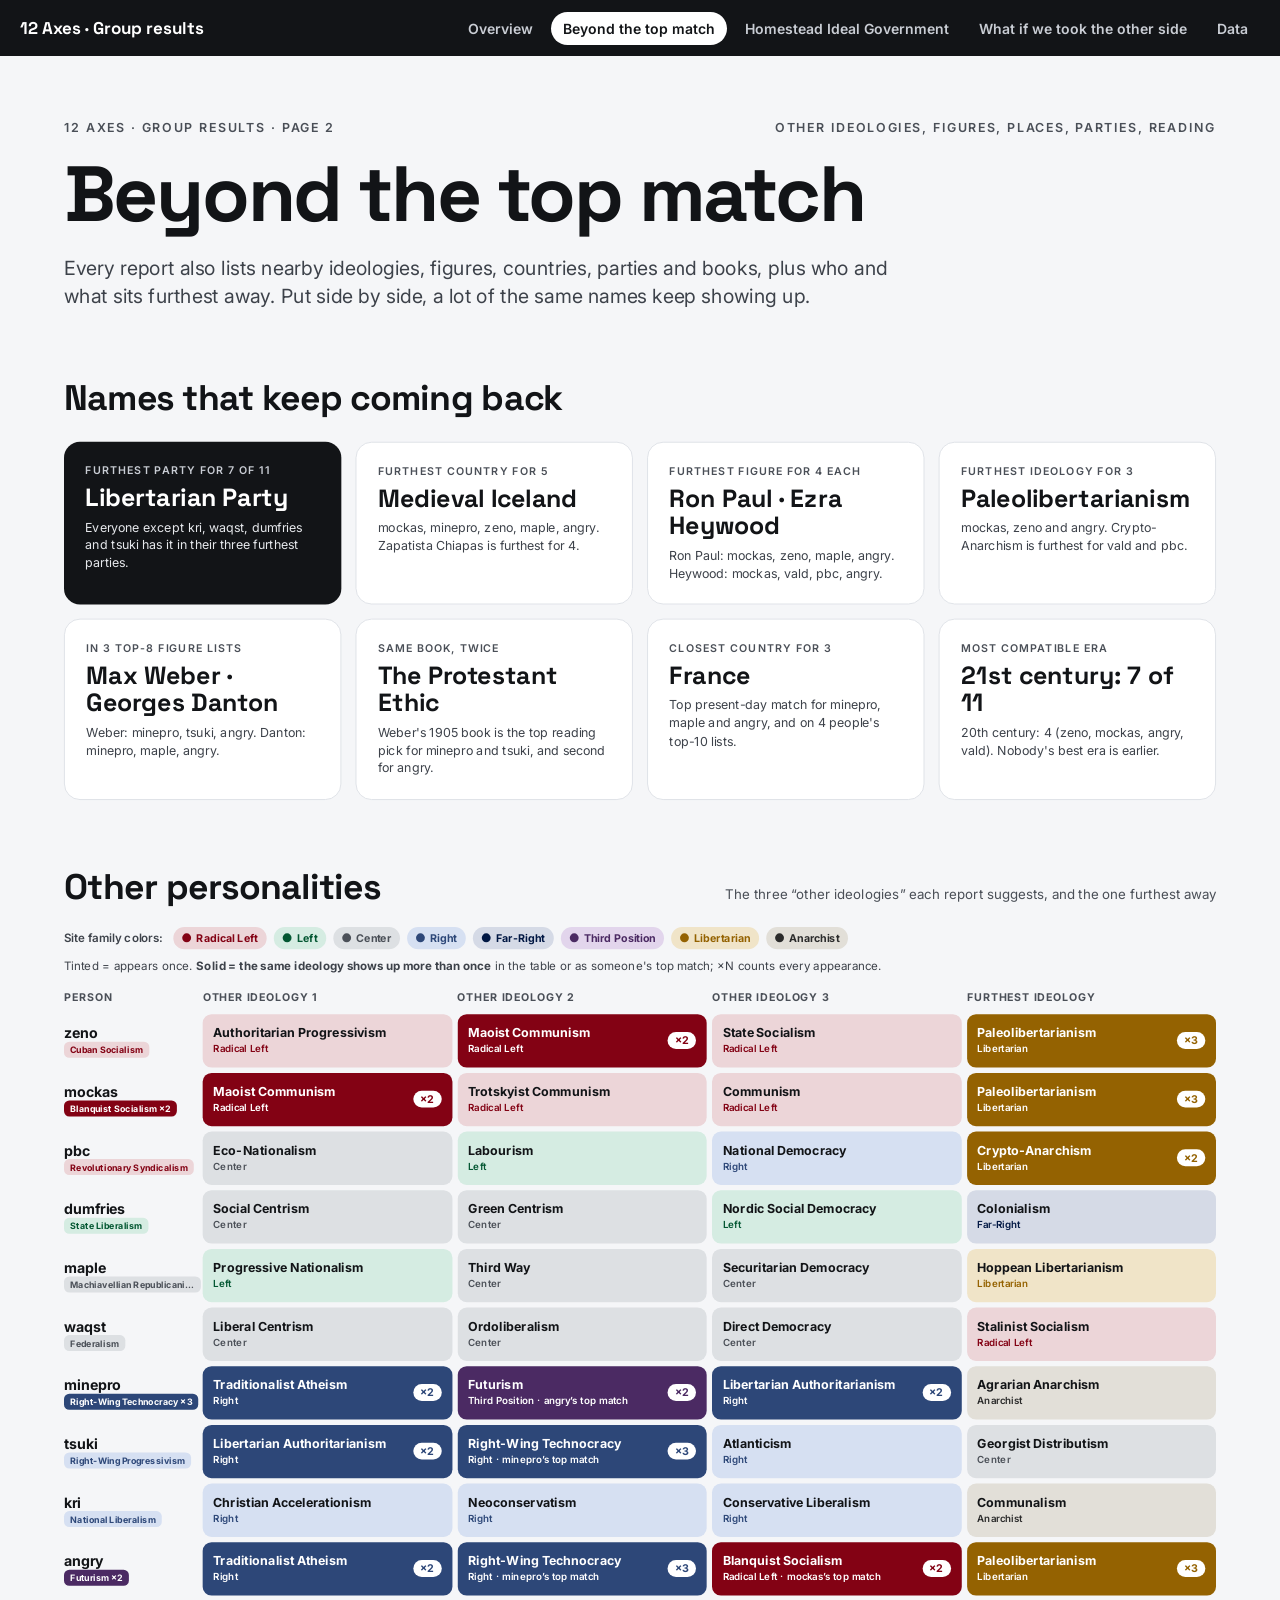
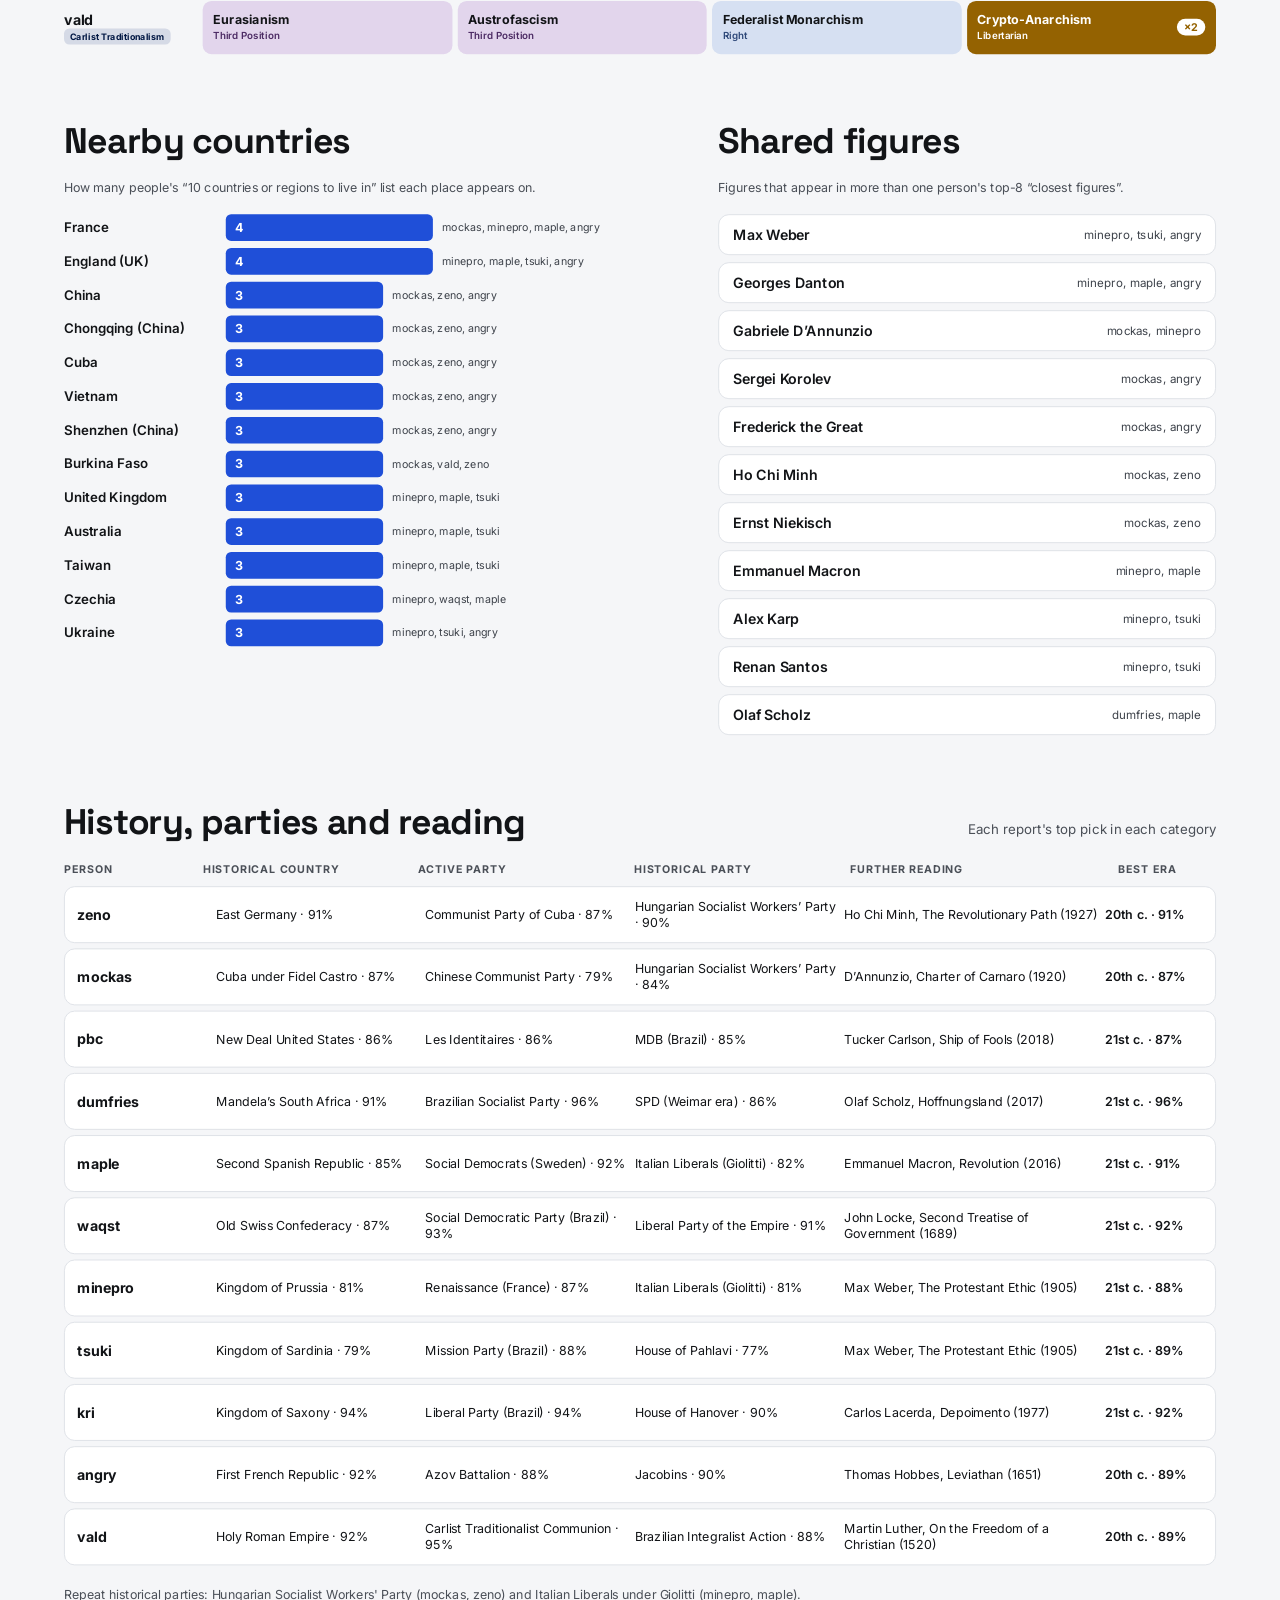
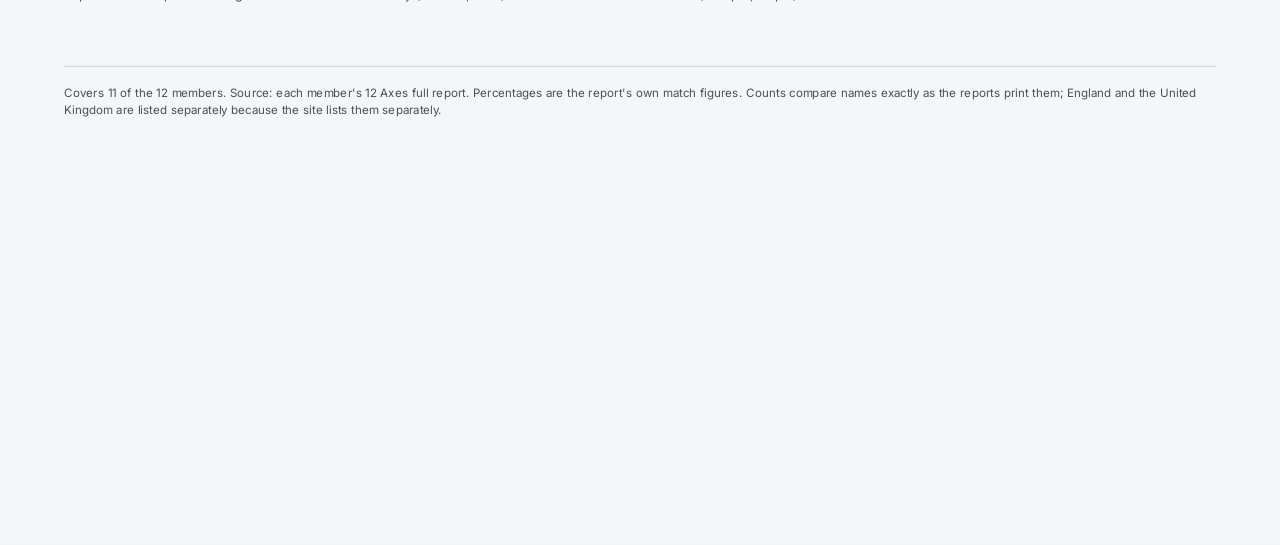
==== beyond.html @ 37f27909 "feat: 12 Axes group results site Static pages comparing the group's 12 Axes quiz results, with a pho" ====
<!doctype html>
<html lang="en">
<head>
<meta charset="utf-8">
<meta name="viewport" content="width=device-width, initial-scale=1">
<title>Beyond the top match · 12 Axes group results</title>
<link rel="preconnect" href="https://fonts.googleapis.com">
<link href="https://fonts.googleapis.com/css2?family=Inter:wght@400;500;600;700&amp;family=Space+Grotesk:wght@500;600;700&amp;display=swap" rel="stylesheet">
<style>
body{margin:0}
a{color:#1F4FD8}a:hover{color:#163a9e}
</style>

<style>
html,body{margin:0;background:#E9EBEF}
.site-nav{position:sticky;top:0;z-index:10;background:#121417;color:#fff;font-family:Inter,system-ui,sans-serif}
.site-nav .in{max-width:1440px;margin:0 auto;padding:0 20px;display:flex;align-items:center;gap:6px;min-height:56px;flex-wrap:wrap}
.site-nav .brand{font-family:'Space Grotesk',Inter,sans-serif;font-weight:700;font-size:17px;margin-right:auto;padding:12px 0;color:#fff;text-decoration:none}
.site-nav a.tab{color:#C9CDD4;text-decoration:none;font-size:14px;font-weight:600;padding:8px 12px;border-radius:999px}
.site-nav a.tab:hover{color:#fff;background:#2A2E35}
.site-nav a.tab[aria-current="page"]{color:#121417;background:#fff}
.site-nav a:focus-visible{outline:2px solid #8FB0FF;outline-offset:2px}
#frame{margin:0 auto;overflow:hidden}
#stage{width:1440px;transform-origin:top left}
</style>
<link rel="stylesheet" href="mobile.css">
</head>
<body>
<nav class="site-nav" aria-label="Pages"><div class="in"><a class="brand" href="index.html">12 Axes · Group results</a><a class="tab" href="index.html">Overview</a><a class="tab" href="beyond.html" aria-current="page">Beyond the top match</a><a class="tab" href="homestead.html">Homestead Ideal Government</a><a class="tab" href="other-side.html">What if we took the other side</a><a class="tab" href="data.html">Data</a></div></nav>
<main id="frame"><div id="stage" data-height="4150">
<div style="width: 1440px; height: 4150px; box-sizing: border-box; padding: 72px; background: #F5F6F8; color: #121417; font-family: Inter, system-ui, sans-serif; display: flex; flex-direction: column; gap: 72px">

  <header style="display: flex; flex-direction: column; gap: 24px">
    <div style="display: flex; justify-content: space-between; align-items: center; font-size: 14px; letter-spacing: 0.14em; text-transform: uppercase; color: #4A4F57; font-weight: 600">
      <span>12 Axes · Group results · Page 2</span>
      <span>Other ideologies, figures, places, parties, reading</span>
    </div>
    <h1 style="margin: 0; font-family: 'Space Grotesk', Inter, sans-serif; font-size: 88px; line-height: 0.98; letter-spacing: -0.03em; font-weight: 700">Beyond the top match</h1>
    <p style="margin: 0; font-size: 22px; line-height: 1.45; color: #3D424A; max-width: 960px">Every report also lists nearby ideologies, figures, countries, parties and books, plus who and what sits furthest away. Put side by side, a lot of the same names keep showing up.</p>
  </header>

  <section style="display: flex; flex-direction: column; gap: 24px">
    <h2 style="margin: 0; font-family: 'Space Grotesk', Inter, sans-serif; font-size: 40px; font-weight: 700; letter-spacing: -0.02em">Names that keep coming back</h2>
    <div style="display: grid; grid-template-columns: repeat(4, minmax(0, 1fr)); gap: 16px">
      <div style="background: #121417; color: #FFFFFF; border-radius: 18px; padding: 24px; display: flex; flex-direction: column; gap: 8px">
        <span style="font-size: 12px; font-weight: 600; letter-spacing: 0.1em; text-transform: uppercase; color: #C9CDD4">Furthest party for 7 of 11</span>
        <span style="font-family: 'Space Grotesk', Inter, sans-serif; font-size: 28px; font-weight: 700; line-height: 1.1">Libertarian Party</span>
        <span style="font-size: 14px; line-height: 1.45; color: #E6E8EC">Everyone except kri, waqst, dumfries and tsuki has it in their three furthest parties.</span>
      </div>
      <div style="background: #FFFFFF; border: 1px solid #DDE0E5; border-radius: 18px; padding: 24px; display: flex; flex-direction: column; gap: 8px">
        <span style="font-size: 12px; font-weight: 600; letter-spacing: 0.1em; text-transform: uppercase; color: #4A4F57">Furthest country for 5</span>
        <span style="font-family: 'Space Grotesk', Inter, sans-serif; font-size: 28px; font-weight: 700; line-height: 1.1">Medieval Iceland</span>
        <span style="font-size: 14px; line-height: 1.45; color: #3D424A">mockas, minepro, zeno, maple, angry. Zapatista Chiapas is furthest for 4.</span>
      </div>
      <div style="background: #FFFFFF; border: 1px solid #DDE0E5; border-radius: 18px; padding: 24px; display: flex; flex-direction: column; gap: 8px">
        <span style="font-size: 12px; font-weight: 600; letter-spacing: 0.1em; text-transform: uppercase; color: #4A4F57">Furthest figure for 4 each</span>
        <span style="font-family: 'Space Grotesk', Inter, sans-serif; font-size: 28px; font-weight: 700; line-height: 1.1">Ron Paul · Ezra Heywood</span>
        <span style="font-size: 14px; line-height: 1.45; color: #3D424A">Ron Paul: mockas, zeno, maple, angry. Heywood: mockas, vald, pbc, angry.</span>
      </div>
      <div style="background: #FFFFFF; border: 1px solid #DDE0E5; border-radius: 18px; padding: 24px; display: flex; flex-direction: column; gap: 8px">
        <span style="font-size: 12px; font-weight: 600; letter-spacing: 0.1em; text-transform: uppercase; color: #4A4F57">Furthest ideology for 3</span>
        <span style="font-family: 'Space Grotesk', Inter, sans-serif; font-size: 28px; font-weight: 700; line-height: 1.1">Paleolibertarianism</span>
        <span style="font-size: 14px; line-height: 1.45; color: #3D424A">mockas, zeno and angry. Crypto-Anarchism is furthest for vald and pbc.</span>
      </div>
      <div style="background: #FFFFFF; border: 1px solid #DDE0E5; border-radius: 18px; padding: 24px; display: flex; flex-direction: column; gap: 8px">
        <span style="font-size: 12px; font-weight: 600; letter-spacing: 0.1em; text-transform: uppercase; color: #4A4F57">In 3 top-8 figure lists</span>
        <span style="font-family: 'Space Grotesk', Inter, sans-serif; font-size: 28px; font-weight: 700; line-height: 1.1">Max Weber · Georges Danton</span>
        <span style="font-size: 14px; line-height: 1.45; color: #3D424A">Weber: minepro, tsuki, angry. Danton: minepro, maple, angry.</span>
      </div>
      <div style="background: #FFFFFF; border: 1px solid #DDE0E5; border-radius: 18px; padding: 24px; display: flex; flex-direction: column; gap: 8px">
        <span style="font-size: 12px; font-weight: 600; letter-spacing: 0.1em; text-transform: uppercase; color: #4A4F57">Same book, twice</span>
        <span style="font-family: 'Space Grotesk', Inter, sans-serif; font-size: 28px; font-weight: 700; line-height: 1.1">The Protestant Ethic</span>
        <span style="font-size: 14px; line-height: 1.45; color: #3D424A">Weber's 1905 book is the top reading pick for minepro and tsuki, and second for angry.</span>
      </div>
      <div style="background: #FFFFFF; border: 1px solid #DDE0E5; border-radius: 18px; padding: 24px; display: flex; flex-direction: column; gap: 8px">
        <span style="font-size: 12px; font-weight: 600; letter-spacing: 0.1em; text-transform: uppercase; color: #4A4F57">Closest country for 3</span>
        <span style="font-family: 'Space Grotesk', Inter, sans-serif; font-size: 28px; font-weight: 700; line-height: 1.1">France</span>
        <span style="font-size: 14px; line-height: 1.45; color: #3D424A">Top present-day match for minepro, maple and angry, and on 4 people's top-10 lists.</span>
      </div>
      <div style="background: #FFFFFF; border: 1px solid #DDE0E5; border-radius: 18px; padding: 24px; display: flex; flex-direction: column; gap: 8px">
        <span style="font-size: 12px; font-weight: 600; letter-spacing: 0.1em; text-transform: uppercase; color: #4A4F57">Most compatible era</span>
        <span style="font-family: 'Space Grotesk', Inter, sans-serif; font-size: 28px; font-weight: 700; line-height: 1.1">21st century: 7 of 11</span>
        <span style="font-size: 14px; line-height: 1.45; color: #3D424A">20th century: 4 (zeno, mockas, angry, vald). Nobody's best era is earlier.</span>
      </div>
    </div>
  </section>

  <section style="display: flex; flex-direction: column; gap: 20px">
    <div style="display: flex; align-items: baseline; justify-content: space-between; gap: 32px">
      <h2 style="margin: 0; font-family: 'Space Grotesk', Inter, sans-serif; font-size: 40px; font-weight: 700; letter-spacing: -0.02em">Other personalities</h2>
      <span style="font-size: 15px; color: #4A4F57">The three “other ideologies” each report suggests, and the one furthest away</span>
    </div>
    <div style="display: flex; flex-direction: column; gap: 10px">
      <div style="display: flex; flex-wrap: wrap; gap: 8px; align-items: center">
        <span style="font-size: 13px; font-weight: 600; color: #3D424A; margin-right: 4px">Site family colors:</span>
        
          <span style="display: flex; align-items: center; gap: 6px; background: #ECD5D8; color: #830214; font-size: 12px; font-weight: 700; padding: 5px 10px; border-radius: 999px">
            <span style="width: 10px; height: 10px; border-radius: 50%; background: #830214; display: inline-block"></span>Radical Left</span>
        
          <span style="display: flex; align-items: center; gap: 6px; background: #D5ECE2; color: #035732; font-size: 12px; font-weight: 700; padding: 5px 10px; border-radius: 999px">
            <span style="width: 10px; height: 10px; border-radius: 50%; background: #035732; display: inline-block"></span>Left</span>
        
          <span style="display: flex; align-items: center; gap: 6px; background: #DDE0E3; color: #4B5058; font-size: 12px; font-weight: 700; padding: 5px 10px; border-radius: 999px">
            <span style="width: 10px; height: 10px; border-radius: 50%; background: #4B5058; display: inline-block"></span>Center</span>
        
          <span style="display: flex; align-items: center; gap: 6px; background: #D6E0F2; color: #2D4778; font-size: 12px; font-weight: 700; padding: 5px 10px; border-radius: 999px">
            <span style="width: 10px; height: 10px; border-radius: 50%; background: #2D4778; display: inline-block"></span>Right</span>
        
          <span style="display: flex; align-items: center; gap: 6px; background: #D5DAE6; color: #001743; font-size: 12px; font-weight: 700; padding: 5px 10px; border-radius: 999px">
            <span style="width: 10px; height: 10px; border-radius: 50%; background: #001743; display: inline-block"></span>Far-Right</span>
        
          <span style="display: flex; align-items: center; gap: 6px; background: #E2D5EC; color: #4B2A63; font-size: 12px; font-weight: 700; padding: 5px 10px; border-radius: 999px">
            <span style="width: 10px; height: 10px; border-radius: 50%; background: #4B2A63; display: inline-block"></span>Third Position</span>
        
          <span style="display: flex; align-items: center; gap: 6px; background: #F0E4C8; color: #946201; font-size: 12px; font-weight: 700; padding: 5px 10px; border-radius: 999px">
            <span style="width: 10px; height: 10px; border-radius: 50%; background: #946201; display: inline-block"></span>Libertarian</span>
        
          <span style="display: flex; align-items: center; gap: 6px; background: #E2DFD8; color: #2B2B2B; font-size: 12px; font-weight: 700; padding: 5px 10px; border-radius: 999px">
            <span style="width: 10px; height: 10px; border-radius: 50%; background: #2B2B2B; display: inline-block"></span>Anarchist</span>
        
      </div>
      <span style="font-size: 13px; color: #3D424A">Tinted = appears once. <b>Solid = the same ideology shows up more than once</b> in the table or as someone's top match; ×N counts every appearance.</span>
    </div>
    <div style="display: flex; flex-direction: column; gap: 6px">
      <div style="display: grid; grid-template-columns: 150px repeat(4, minmax(0, 1fr)); gap: 6px; font-size: 12px; font-weight: 700; letter-spacing: 0.08em; text-transform: uppercase; color: #4A4F57; padding-bottom: 6px">
        <span>Person</span><span>Other ideology 1</span><span>Other ideology 2</span><span>Other ideology 3</span><span>Furthest ideology</span>
      </div>
      
        <div style="display: grid; grid-template-columns: 150px repeat(4, minmax(0, 1fr)); gap: 6px">
          <div style="display: flex; flex-direction: column; justify-content: center; height: 60px">
            <span style="font-size: 16px; font-weight: 700">zeno</span>
            <span style="align-self: flex-start; max-width: 140px; font-size: 10px; font-weight: 700; line-height: 1.2; padding: 3px 7px; border-radius: 6px; background: #ECD5D8; color: #830214; white-space: nowrap; overflow: hidden; text-overflow: ellipsis">Cuban Socialism</span>
          </div>
          
            <div style="height: 60px; box-sizing: border-box; border-radius: 10px; padding: 8px 12px; background: #ECD5D8; display: flex; align-items: center; justify-content: space-between; gap: 8px">
              <div style="display: flex; flex-direction: column; gap: 2px; min-width: 0">
                <span style="font-size: 14px; font-weight: 700; line-height: 1.2; color: #121417">Authoritarian Progressivism</span>
                <span style="font-size: 11px; font-weight: 600; color: #830214">Radical Left</span>
              </div>
              
            </div>
          
            <div style="height: 60px; box-sizing: border-box; border-radius: 10px; padding: 8px 12px; background: #830214; display: flex; align-items: center; justify-content: space-between; gap: 8px">
              <div style="display: flex; flex-direction: column; gap: 2px; min-width: 0">
                <span style="font-size: 14px; font-weight: 700; line-height: 1.2; color: #FFFFFF">Maoist Communism</span>
                <span style="font-size: 11px; font-weight: 600; color: #FFFFFF">Radical Left</span>
              </div>
              
                <span style="flex-shrink: 0; font-size: 12px; font-weight: 700; color: #830214; background: #FFFFFF; border-radius: 999px; padding: 2px 8px">×2</span>
              
            </div>
          
            <div style="height: 60px; box-sizing: border-box; border-radius: 10px; padding: 8px 12px; background: #ECD5D8; display: flex; align-items: center; justify-content: space-between; gap: 8px">
              <div style="display: flex; flex-direction: column; gap: 2px; min-width: 0">
                <span style="font-size: 14px; font-weight: 700; line-height: 1.2; color: #121417">State Socialism</span>
                <span style="font-size: 11px; font-weight: 600; color: #830214">Radical Left</span>
              </div>
              
            </div>
          
            <div style="height: 60px; box-sizing: border-box; border-radius: 10px; padding: 8px 12px; background: #946201; display: flex; align-items: center; justify-content: space-between; gap: 8px">
              <div style="display: flex; flex-direction: column; gap: 2px; min-width: 0">
                <span style="font-size: 14px; font-weight: 700; line-height: 1.2; color: #FFFFFF">Paleolibertarianism</span>
                <span style="font-size: 11px; font-weight: 600; color: #FFFFFF">Libertarian</span>
              </div>
              
                <span style="flex-shrink: 0; font-size: 12px; font-weight: 700; color: #946201; background: #FFFFFF; border-radius: 999px; padding: 2px 8px">×3</span>
              
            </div>
          
        </div>
      
        <div style="display: grid; grid-template-columns: 150px repeat(4, minmax(0, 1fr)); gap: 6px">
          <div style="display: flex; flex-direction: column; justify-content: center; height: 60px">
            <span style="font-size: 16px; font-weight: 700">mockas</span>
            <span style="align-self: flex-start; max-width: 140px; font-size: 10px; font-weight: 700; line-height: 1.2; padding: 3px 7px; border-radius: 6px; background: #830214; color: #FFFFFF; white-space: nowrap; overflow: hidden; text-overflow: ellipsis">Blanquist Socialism  ×2</span>
          </div>
          
            <div style="height: 60px; box-sizing: border-box; border-radius: 10px; padding: 8px 12px; background: #830214; display: flex; align-items: center; justify-content: space-between; gap: 8px">
              <div style="display: flex; flex-direction: column; gap: 2px; min-width: 0">
                <span style="font-size: 14px; font-weight: 700; line-height: 1.2; color: #FFFFFF">Maoist Communism</span>
                <span style="font-size: 11px; font-weight: 600; color: #FFFFFF">Radical Left</span>
              </div>
              
                <span style="flex-shrink: 0; font-size: 12px; font-weight: 700; color: #830214; background: #FFFFFF; border-radius: 999px; padding: 2px 8px">×2</span>
              
            </div>
          
            <div style="height: 60px; box-sizing: border-box; border-radius: 10px; padding: 8px 12px; background: #ECD5D8; display: flex; align-items: center; justify-content: space-between; gap: 8px">
              <div style="display: flex; flex-direction: column; gap: 2px; min-width: 0">
                <span style="font-size: 14px; font-weight: 700; line-height: 1.2; color: #121417">Trotskyist Communism</span>
                <span style="font-size: 11px; font-weight: 600; color: #830214">Radical Left</span>
              </div>
              
            </div>
          
            <div style="height: 60px; box-sizing: border-box; border-radius: 10px; padding: 8px 12px; background: #ECD5D8; display: flex; align-items: center; justify-content: space-between; gap: 8px">
              <div style="display: flex; flex-direction: column; gap: 2px; min-width: 0">
                <span style="font-size: 14px; font-weight: 700; line-height: 1.2; color: #121417">Communism</span>
                <span style="font-size: 11px; font-weight: 600; color: #830214">Radical Left</span>
              </div>
              
            </div>
          
            <div style="height: 60px; box-sizing: border-box; border-radius: 10px; padding: 8px 12px; background: #946201; display: flex; align-items: center; justify-content: space-between; gap: 8px">
              <div style="display: flex; flex-direction: column; gap: 2px; min-width: 0">
                <span style="font-size: 14px; font-weight: 700; line-height: 1.2; color: #FFFFFF">Paleolibertarianism</span>
                <span style="font-size: 11px; font-weight: 600; color: #FFFFFF">Libertarian</span>
              </div>
              
                <span style="flex-shrink: 0; font-size: 12px; font-weight: 700; color: #946201; background: #FFFFFF; border-radius: 999px; padding: 2px 8px">×3</span>
              
            </div>
          
        </div>
      
        <div style="display: grid; grid-template-columns: 150px repeat(4, minmax(0, 1fr)); gap: 6px">
          <div style="display: flex; flex-direction: column; justify-content: center; height: 60px">
            <span style="font-size: 16px; font-weight: 700">pbc</span>
            <span style="align-self: flex-start; max-width: 140px; font-size: 10px; font-weight: 700; line-height: 1.2; padding: 3px 7px; border-radius: 6px; background: #ECD5D8; color: #830214; white-space: nowrap; overflow: hidden; text-overflow: ellipsis">Revolutionary Syndicalism</span>
          </div>
          
            <div style="height: 60px; box-sizing: border-box; border-radius: 10px; padding: 8px 12px; background: #DDE0E3; display: flex; align-items: center; justify-content: space-between; gap: 8px">
              <div style="display: flex; flex-direction: column; gap: 2px; min-width: 0">
                <span style="font-size: 14px; font-weight: 700; line-height: 1.2; color: #121417">Eco-Nationalism</span>
                <span style="font-size: 11px; font-weight: 600; color: #4B5058">Center</span>
              </div>
              
            </div>
          
            <div style="height: 60px; box-sizing: border-box; border-radius: 10px; padding: 8px 12px; background: #D5ECE2; display: flex; align-items: center; justify-content: space-between; gap: 8px">
              <div style="display: flex; flex-direction: column; gap: 2px; min-width: 0">
                <span style="font-size: 14px; font-weight: 700; line-height: 1.2; color: #121417">Labourism</span>
                <span style="font-size: 11px; font-weight: 600; color: #035732">Left</span>
              </div>
              
            </div>
          
            <div style="height: 60px; box-sizing: border-box; border-radius: 10px; padding: 8px 12px; background: #D6E0F2; display: flex; align-items: center; justify-content: space-between; gap: 8px">
              <div style="display: flex; flex-direction: column; gap: 2px; min-width: 0">
                <span style="font-size: 14px; font-weight: 700; line-height: 1.2; color: #121417">National Democracy</span>
                <span style="font-size: 11px; font-weight: 600; color: #2D4778">Right</span>
              </div>
              
            </div>
          
            <div style="height: 60px; box-sizing: border-box; border-radius: 10px; padding: 8px 12px; background: #946201; display: flex; align-items: center; justify-content: space-between; gap: 8px">
              <div style="display: flex; flex-direction: column; gap: 2px; min-width: 0">
                <span style="font-size: 14px; font-weight: 700; line-height: 1.2; color: #FFFFFF">Crypto-Anarchism</span>
                <span style="font-size: 11px; font-weight: 600; color: #FFFFFF">Libertarian</span>
              </div>
              
                <span style="flex-shrink: 0; font-size: 12px; font-weight: 700; color: #946201; background: #FFFFFF; border-radius: 999px; padding: 2px 8px">×2</span>
              
            </div>
          
        </div>
      
        <div style="display: grid; grid-template-columns: 150px repeat(4, minmax(0, 1fr)); gap: 6px">
          <div style="display: flex; flex-direction: column; justify-content: center; height: 60px">
            <span style="font-size: 16px; font-weight: 700">dumfries</span>
            <span style="align-self: flex-start; max-width: 140px; font-size: 10px; font-weight: 700; line-height: 1.2; padding: 3px 7px; border-radius: 6px; background: #D5ECE2; color: #035732; white-space: nowrap; overflow: hidden; text-overflow: ellipsis">State Liberalism</span>
          </div>
          
            <div style="height: 60px; box-sizing: border-box; border-radius: 10px; padding: 8px 12px; background: #DDE0E3; display: flex; align-items: center; justify-content: space-between; gap: 8px">
              <div style="display: flex; flex-direction: column; gap: 2px; min-width: 0">
                <span style="font-size: 14px; font-weight: 700; line-height: 1.2; color: #121417">Social Centrism</span>
                <span style="font-size: 11px; font-weight: 600; color: #4B5058">Center</span>
              </div>
              
            </div>
          
            <div style="height: 60px; box-sizing: border-box; border-radius: 10px; padding: 8px 12px; background: #DDE0E3; display: flex; align-items: center; justify-content: space-between; gap: 8px">
              <div style="display: flex; flex-direction: column; gap: 2px; min-width: 0">
                <span style="font-size: 14px; font-weight: 700; line-height: 1.2; color: #121417">Green Centrism</span>
                <span style="font-size: 11px; font-weight: 600; color: #4B5058">Center</span>
              </div>
              
            </div>
          
            <div style="height: 60px; box-sizing: border-box; border-radius: 10px; padding: 8px 12px; background: #D5ECE2; display: flex; align-items: center; justify-content: space-between; gap: 8px">
              <div style="display: flex; flex-direction: column; gap: 2px; min-width: 0">
                <span style="font-size: 14px; font-weight: 700; line-height: 1.2; color: #121417">Nordic Social Democracy</span>
                <span style="font-size: 11px; font-weight: 600; color: #035732">Left</span>
              </div>
              
            </div>
          
            <div style="height: 60px; box-sizing: border-box; border-radius: 10px; padding: 8px 12px; background: #D5DAE6; display: flex; align-items: center; justify-content: space-between; gap: 8px">
              <div style="display: flex; flex-direction: column; gap: 2px; min-width: 0">
                <span style="font-size: 14px; font-weight: 700; line-height: 1.2; color: #121417">Colonialism</span>
                <span style="font-size: 11px; font-weight: 600; color: #001743">Far-Right</span>
              </div>
              
            </div>
          
        </div>
      
        <div style="display: grid; grid-template-columns: 150px repeat(4, minmax(0, 1fr)); gap: 6px">
          <div style="display: flex; flex-direction: column; justify-content: center; height: 60px">
            <span style="font-size: 16px; font-weight: 700">maple</span>
            <span style="align-self: flex-start; max-width: 140px; font-size: 10px; font-weight: 700; line-height: 1.2; padding: 3px 7px; border-radius: 6px; background: #DDE0E3; color: #4B5058; white-space: nowrap; overflow: hidden; text-overflow: ellipsis">Machiavellian Republicanism</span>
          </div>
          
            <div style="height: 60px; box-sizing: border-box; border-radius: 10px; padding: 8px 12px; background: #D5ECE2; display: flex; align-items: center; justify-content: space-between; gap: 8px">
              <div style="display: flex; flex-direction: column; gap: 2px; min-width: 0">
                <span style="font-size: 14px; font-weight: 700; line-height: 1.2; color: #121417">Progressive Nationalism</span>
                <span style="font-size: 11px; font-weight: 600; color: #035732">Left</span>
              </div>
              
            </div>
          
            <div style="height: 60px; box-sizing: border-box; border-radius: 10px; padding: 8px 12px; background: #DDE0E3; display: flex; align-items: center; justify-content: space-between; gap: 8px">
              <div style="display: flex; flex-direction: column; gap: 2px; min-width: 0">
                <span style="font-size: 14px; font-weight: 700; line-height: 1.2; color: #121417">Third Way</span>
                <span style="font-size: 11px; font-weight: 600; color: #4B5058">Center</span>
              </div>
              
            </div>
          
            <div style="height: 60px; box-sizing: border-box; border-radius: 10px; padding: 8px 12px; background: #DDE0E3; display: flex; align-items: center; justify-content: space-between; gap: 8px">
              <div style="display: flex; flex-direction: column; gap: 2px; min-width: 0">
                <span style="font-size: 14px; font-weight: 700; line-height: 1.2; color: #121417">Securitarian Democracy</span>
                <span style="font-size: 11px; font-weight: 600; color: #4B5058">Center</span>
              </div>
              
            </div>
          
            <div style="height: 60px; box-sizing: border-box; border-radius: 10px; padding: 8px 12px; background: #F0E4C8; display: flex; align-items: center; justify-content: space-between; gap: 8px">
              <div style="display: flex; flex-direction: column; gap: 2px; min-width: 0">
                <span style="font-size: 14px; font-weight: 700; line-height: 1.2; color: #121417">Hoppean Libertarianism</span>
                <span style="font-size: 11px; font-weight: 600; color: #946201">Libertarian</span>
              </div>
              
            </div>
          
        </div>
      
        <div style="display: grid; grid-template-columns: 150px repeat(4, minmax(0, 1fr)); gap: 6px">
          <div style="display: flex; flex-direction: column; justify-content: center; height: 60px">
            <span style="font-size: 16px; font-weight: 700">waqst</span>
            <span style="align-self: flex-start; max-width: 140px; font-size: 10px; font-weight: 700; line-height: 1.2; padding: 3px 7px; border-radius: 6px; background: #DDE0E3; color: #4B5058; white-space: nowrap; overflow: hidden; text-overflow: ellipsis">Federalism</span>
          </div>
          
            <div style="height: 60px; box-sizing: border-box; border-radius: 10px; padding: 8px 12px; background: #DDE0E3; display: flex; align-items: center; justify-content: space-between; gap: 8px">
              <div style="display: flex; flex-direction: column; gap: 2px; min-width: 0">
                <span style="font-size: 14px; font-weight: 700; line-height: 1.2; color: #121417">Liberal Centrism</span>
                <span style="font-size: 11px; font-weight: 600; color: #4B5058">Center</span>
              </div>
              
            </div>
          
            <div style="height: 60px; box-sizing: border-box; border-radius: 10px; padding: 8px 12px; background: #DDE0E3; display: flex; align-items: center; justify-content: space-between; gap: 8px">
              <div style="display: flex; flex-direction: column; gap: 2px; min-width: 0">
                <span style="font-size: 14px; font-weight: 700; line-height: 1.2; color: #121417">Ordoliberalism</span>
                <span style="font-size: 11px; font-weight: 600; color: #4B5058">Center</span>
              </div>
              
            </div>
          
            <div style="height: 60px; box-sizing: border-box; border-radius: 10px; padding: 8px 12px; background: #DDE0E3; display: flex; align-items: center; justify-content: space-between; gap: 8px">
              <div style="display: flex; flex-direction: column; gap: 2px; min-width: 0">
                <span style="font-size: 14px; font-weight: 700; line-height: 1.2; color: #121417">Direct Democracy</span>
                <span style="font-size: 11px; font-weight: 600; color: #4B5058">Center</span>
              </div>
              
            </div>
          
            <div style="height: 60px; box-sizing: border-box; border-radius: 10px; padding: 8px 12px; background: #ECD5D8; display: flex; align-items: center; justify-content: space-between; gap: 8px">
              <div style="display: flex; flex-direction: column; gap: 2px; min-width: 0">
                <span style="font-size: 14px; font-weight: 700; line-height: 1.2; color: #121417">Stalinist Socialism</span>
                <span style="font-size: 11px; font-weight: 600; color: #830214">Radical Left</span>
              </div>
              
            </div>
          
        </div>
      
        <div style="display: grid; grid-template-columns: 150px repeat(4, minmax(0, 1fr)); gap: 6px">
          <div style="display: flex; flex-direction: column; justify-content: center; height: 60px">
            <span style="font-size: 16px; font-weight: 700">minepro</span>
            <span style="align-self: flex-start; max-width: 140px; font-size: 10px; font-weight: 700; line-height: 1.2; padding: 3px 7px; border-radius: 6px; background: #2D4778; color: #FFFFFF; white-space: nowrap; overflow: hidden; text-overflow: ellipsis">Right-Wing Technocracy  ×3</span>
          </div>
          
            <div style="height: 60px; box-sizing: border-box; border-radius: 10px; padding: 8px 12px; background: #2D4778; display: flex; align-items: center; justify-content: space-between; gap: 8px">
              <div style="display: flex; flex-direction: column; gap: 2px; min-width: 0">
                <span style="font-size: 14px; font-weight: 700; line-height: 1.2; color: #FFFFFF">Traditionalist Atheism</span>
                <span style="font-size: 11px; font-weight: 600; color: #FFFFFF">Right</span>
              </div>
              
                <span style="flex-shrink: 0; font-size: 12px; font-weight: 700; color: #2D4778; background: #FFFFFF; border-radius: 999px; padding: 2px 8px">×2</span>
              
            </div>
          
            <div style="height: 60px; box-sizing: border-box; border-radius: 10px; padding: 8px 12px; background: #4B2A63; display: flex; align-items: center; justify-content: space-between; gap: 8px">
              <div style="display: flex; flex-direction: column; gap: 2px; min-width: 0">
                <span style="font-size: 14px; font-weight: 700; line-height: 1.2; color: #FFFFFF">Futurism</span>
                <span style="font-size: 11px; font-weight: 600; color: #FFFFFF">Third Position · angry’s top match</span>
              </div>
              
                <span style="flex-shrink: 0; font-size: 12px; font-weight: 700; color: #4B2A63; background: #FFFFFF; border-radius: 999px; padding: 2px 8px">×2</span>
              
            </div>
          
            <div style="height: 60px; box-sizing: border-box; border-radius: 10px; padding: 8px 12px; background: #2D4778; display: flex; align-items: center; justify-content: space-between; gap: 8px">
              <div style="display: flex; flex-direction: column; gap: 2px; min-width: 0">
                <span style="font-size: 14px; font-weight: 700; line-height: 1.2; color: #FFFFFF">Libertarian Authoritarianism</span>
                <span style="font-size: 11px; font-weight: 600; color: #FFFFFF">Right</span>
              </div>
              
                <span style="flex-shrink: 0; font-size: 12px; font-weight: 700; color: #2D4778; background: #FFFFFF; border-radius: 999px; padding: 2px 8px">×2</span>
              
            </div>
          
            <div style="height: 60px; box-sizing: border-box; border-radius: 10px; padding: 8px 12px; background: #E2DFD8; display: flex; align-items: center; justify-content: space-between; gap: 8px">
              <div style="display: flex; flex-direction: column; gap: 2px; min-width: 0">
                <span style="font-size: 14px; font-weight: 700; line-height: 1.2; color: #121417">Agrarian Anarchism</span>
                <span style="font-size: 11px; font-weight: 600; color: #2B2B2B">Anarchist</span>
              </div>
              
            </div>
          
        </div>
      
        <div style="display: grid; grid-template-columns: 150px repeat(4, minmax(0, 1fr)); gap: 6px">
          <div style="display: flex; flex-direction: column; justify-content: center; height: 60px">
            <span style="font-size: 16px; font-weight: 700">tsuki</span>
            <span style="align-self: flex-start; max-width: 140px; font-size: 10px; font-weight: 700; line-height: 1.2; padding: 3px 7px; border-radius: 6px; background: #D6E0F2; color: #2D4778; white-space: nowrap; overflow: hidden; text-overflow: ellipsis">Right-Wing Progressivism</span>
          </div>
          
            <div style="height: 60px; box-sizing: border-box; border-radius: 10px; padding: 8px 12px; background: #2D4778; display: flex; align-items: center; justify-content: space-between; gap: 8px">
              <div style="display: flex; flex-direction: column; gap: 2px; min-width: 0">
                <span style="font-size: 14px; font-weight: 700; line-height: 1.2; color: #FFFFFF">Libertarian Authoritarianism</span>
                <span style="font-size: 11px; font-weight: 600; color: #FFFFFF">Right</span>
              </div>
              
                <span style="flex-shrink: 0; font-size: 12px; font-weight: 700; color: #2D4778; background: #FFFFFF; border-radius: 999px; padding: 2px 8px">×2</span>
              
            </div>
          
            <div style="height: 60px; box-sizing: border-box; border-radius: 10px; padding: 8px 12px; background: #2D4778; display: flex; align-items: center; justify-content: space-between; gap: 8px">
              <div style="display: flex; flex-direction: column; gap: 2px; min-width: 0">
                <span style="font-size: 14px; font-weight: 700; line-height: 1.2; color: #FFFFFF">Right-Wing Technocracy</span>
                <span style="font-size: 11px; font-weight: 600; color: #FFFFFF">Right · minepro’s top match</span>
              </div>
              
                <span style="flex-shrink: 0; font-size: 12px; font-weight: 700; color: #2D4778; background: #FFFFFF; border-radius: 999px; padding: 2px 8px">×3</span>
              
            </div>
          
            <div style="height: 60px; box-sizing: border-box; border-radius: 10px; padding: 8px 12px; background: #D6E0F2; display: flex; align-items: center; justify-content: space-between; gap: 8px">
              <div style="display: flex; flex-direction: column; gap: 2px; min-width: 0">
                <span style="font-size: 14px; font-weight: 700; line-height: 1.2; color: #121417">Atlanticism</span>
                <span style="font-size: 11px; font-weight: 600; color: #2D4778">Right</span>
              </div>
              
            </div>
          
            <div style="height: 60px; box-sizing: border-box; border-radius: 10px; padding: 8px 12px; background: #DDE0E3; display: flex; align-items: center; justify-content: space-between; gap: 8px">
              <div style="display: flex; flex-direction: column; gap: 2px; min-width: 0">
                <span style="font-size: 14px; font-weight: 700; line-height: 1.2; color: #121417">Georgist Distributism</span>
                <span style="font-size: 11px; font-weight: 600; color: #4B5058">Center</span>
              </div>
              
            </div>
          
        </div>
      
        <div style="display: grid; grid-template-columns: 150px repeat(4, minmax(0, 1fr)); gap: 6px">
          <div style="display: flex; flex-direction: column; justify-content: center; height: 60px">
            <span style="font-size: 16px; font-weight: 700">kri</span>
            <span style="align-self: flex-start; max-width: 140px; font-size: 10px; font-weight: 700; line-height: 1.2; padding: 3px 7px; border-radius: 6px; background: #D6E0F2; color: #2D4778; white-space: nowrap; overflow: hidden; text-overflow: ellipsis">National Liberalism</span>
          </div>
          
            <div style="height: 60px; box-sizing: border-box; border-radius: 10px; padding: 8px 12px; background: #D6E0F2; display: flex; align-items: center; justify-content: space-between; gap: 8px">
              <div style="display: flex; flex-direction: column; gap: 2px; min-width: 0">
                <span style="font-size: 14px; font-weight: 700; line-height: 1.2; color: #121417">Christian Accelerationism</span>
                <span style="font-size: 11px; font-weight: 600; color: #2D4778">Right</span>
              </div>
              
            </div>
          
            <div style="height: 60px; box-sizing: border-box; border-radius: 10px; padding: 8px 12px; background: #D6E0F2; display: flex; align-items: center; justify-content: space-between; gap: 8px">
              <div style="display: flex; flex-direction: column; gap: 2px; min-width: 0">
                <span style="font-size: 14px; font-weight: 700; line-height: 1.2; color: #121417">Neoconservatism</span>
                <span style="font-size: 11px; font-weight: 600; color: #2D4778">Right</span>
              </div>
              
            </div>
          
            <div style="height: 60px; box-sizing: border-box; border-radius: 10px; padding: 8px 12px; background: #D6E0F2; display: flex; align-items: center; justify-content: space-between; gap: 8px">
              <div style="display: flex; flex-direction: column; gap: 2px; min-width: 0">
                <span style="font-size: 14px; font-weight: 700; line-height: 1.2; color: #121417">Conservative Liberalism</span>
                <span style="font-size: 11px; font-weight: 600; color: #2D4778">Right</span>
              </div>
              
            </div>
          
            <div style="height: 60px; box-sizing: border-box; border-radius: 10px; padding: 8px 12px; background: #E2DFD8; display: flex; align-items: center; justify-content: space-between; gap: 8px">
              <div style="display: flex; flex-direction: column; gap: 2px; min-width: 0">
                <span style="font-size: 14px; font-weight: 700; line-height: 1.2; color: #121417">Communalism</span>
                <span style="font-size: 11px; font-weight: 600; color: #2B2B2B">Anarchist</span>
              </div>
              
            </div>
          
        </div>
      
        <div style="display: grid; grid-template-columns: 150px repeat(4, minmax(0, 1fr)); gap: 6px">
          <div style="display: flex; flex-direction: column; justify-content: center; height: 60px">
            <span style="font-size: 16px; font-weight: 700">angry</span>
            <span style="align-self: flex-start; max-width: 140px; font-size: 10px; font-weight: 700; line-height: 1.2; padding: 3px 7px; border-radius: 6px; background: #4B2A63; color: #FFFFFF; white-space: nowrap; overflow: hidden; text-overflow: ellipsis">Futurism  ×2</span>
          </div>
          
            <div style="height: 60px; box-sizing: border-box; border-radius: 10px; padding: 8px 12px; background: #2D4778; display: flex; align-items: center; justify-content: space-between; gap: 8px">
              <div style="display: flex; flex-direction: column; gap: 2px; min-width: 0">
                <span style="font-size: 14px; font-weight: 700; line-height: 1.2; color: #FFFFFF">Traditionalist Atheism</span>
                <span style="font-size: 11px; font-weight: 600; color: #FFFFFF">Right</span>
              </div>
              
                <span style="flex-shrink: 0; font-size: 12px; font-weight: 700; color: #2D4778; background: #FFFFFF; border-radius: 999px; padding: 2px 8px">×2</span>
              
            </div>
          
            <div style="height: 60px; box-sizing: border-box; border-radius: 10px; padding: 8px 12px; background: #2D4778; display: flex; align-items: center; justify-content: space-between; gap: 8px">
              <div style="display: flex; flex-direction: column; gap: 2px; min-width: 0">
                <span style="font-size: 14px; font-weight: 700; line-height: 1.2; color: #FFFFFF">Right-Wing Technocracy</span>
                <span style="font-size: 11px; font-weight: 600; color: #FFFFFF">Right · minepro’s top match</span>
              </div>
              
                <span style="flex-shrink: 0; font-size: 12px; font-weight: 700; color: #2D4778; background: #FFFFFF; border-radius: 999px; padding: 2px 8px">×3</span>
              
            </div>
          
            <div style="height: 60px; box-sizing: border-box; border-radius: 10px; padding: 8px 12px; background: #830214; display: flex; align-items: center; justify-content: space-between; gap: 8px">
              <div style="display: flex; flex-direction: column; gap: 2px; min-width: 0">
                <span style="font-size: 14px; font-weight: 700; line-height: 1.2; color: #FFFFFF">Blanquist Socialism</span>
                <span style="font-size: 11px; font-weight: 600; color: #FFFFFF">Radical Left · mockas’s top match</span>
              </div>
              
                <span style="flex-shrink: 0; font-size: 12px; font-weight: 700; color: #830214; background: #FFFFFF; border-radius: 999px; padding: 2px 8px">×2</span>
              
            </div>
          
            <div style="height: 60px; box-sizing: border-box; border-radius: 10px; padding: 8px 12px; background: #946201; display: flex; align-items: center; justify-content: space-between; gap: 8px">
              <div style="display: flex; flex-direction: column; gap: 2px; min-width: 0">
                <span style="font-size: 14px; font-weight: 700; line-height: 1.2; color: #FFFFFF">Paleolibertarianism</span>
                <span style="font-size: 11px; font-weight: 600; color: #FFFFFF">Libertarian</span>
              </div>
              
                <span style="flex-shrink: 0; font-size: 12px; font-weight: 700; color: #946201; background: #FFFFFF; border-radius: 999px; padding: 2px 8px">×3</span>
              
            </div>
          
        </div>
      
        <div style="display: grid; grid-template-columns: 150px repeat(4, minmax(0, 1fr)); gap: 6px">
          <div style="display: flex; flex-direction: column; justify-content: center; height: 60px">
            <span style="font-size: 16px; font-weight: 700">vald</span>
            <span style="align-self: flex-start; max-width: 140px; font-size: 10px; font-weight: 700; line-height: 1.2; padding: 3px 7px; border-radius: 6px; background: #D5DAE6; color: #001743; white-space: nowrap; overflow: hidden; text-overflow: ellipsis">Carlist Traditionalism</span>
          </div>
          
            <div style="height: 60px; box-sizing: border-box; border-radius: 10px; padding: 8px 12px; background: #E2D5EC; display: flex; align-items: center; justify-content: space-between; gap: 8px">
              <div style="display: flex; flex-direction: column; gap: 2px; min-width: 0">
                <span style="font-size: 14px; font-weight: 700; line-height: 1.2; color: #121417">Eurasianism</span>
                <span style="font-size: 11px; font-weight: 600; color: #4B2A63">Third Position</span>
              </div>
              
            </div>
          
            <div style="height: 60px; box-sizing: border-box; border-radius: 10px; padding: 8px 12px; background: #E2D5EC; display: flex; align-items: center; justify-content: space-between; gap: 8px">
              <div style="display: flex; flex-direction: column; gap: 2px; min-width: 0">
                <span style="font-size: 14px; font-weight: 700; line-height: 1.2; color: #121417">Austrofascism</span>
                <span style="font-size: 11px; font-weight: 600; color: #4B2A63">Third Position</span>
              </div>
              
            </div>
          
            <div style="height: 60px; box-sizing: border-box; border-radius: 10px; padding: 8px 12px; background: #D6E0F2; display: flex; align-items: center; justify-content: space-between; gap: 8px">
              <div style="display: flex; flex-direction: column; gap: 2px; min-width: 0">
                <span style="font-size: 14px; font-weight: 700; line-height: 1.2; color: #121417">Federalist Monarchism</span>
                <span style="font-size: 11px; font-weight: 600; color: #2D4778">Right</span>
              </div>
              
            </div>
          
            <div style="height: 60px; box-sizing: border-box; border-radius: 10px; padding: 8px 12px; background: #946201; display: flex; align-items: center; justify-content: space-between; gap: 8px">
              <div style="display: flex; flex-direction: column; gap: 2px; min-width: 0">
                <span style="font-size: 14px; font-weight: 700; line-height: 1.2; color: #FFFFFF">Crypto-Anarchism</span>
                <span style="font-size: 11px; font-weight: 600; color: #FFFFFF">Libertarian</span>
              </div>
              
                <span style="flex-shrink: 0; font-size: 12px; font-weight: 700; color: #946201; background: #FFFFFF; border-radius: 999px; padding: 2px 8px">×2</span>
              
            </div>
          
        </div>
      
    </div>
  </section>

  <section style="display: flex; gap: 48px; align-items: flex-start">
    <div style="display: flex; flex-direction: column; gap: 18px; flex: 1 1 0; min-width: 0">
      <h2 style="margin: 0; font-family: 'Space Grotesk', Inter, sans-serif; font-size: 40px; font-weight: 700; letter-spacing: -0.02em">Nearby countries</h2>
      <p style="margin: 0; font-size: 14px; color: #4A4F57">How many people's “10 countries or regions to live in” list each place appears on.</p>
      <div style="display: flex; flex-direction: column; gap: 8px; margin-top: 4px">
        
          <div style="display: grid; grid-template-columns: 170px minmax(0, 1fr); gap: 12px; align-items: center">
            <span style="font-size: 15px; font-weight: 600">France</span>
            <div style="display: flex; align-items: center; gap: 10px">
              <div style="height: 30px; width: 46%; border-radius: 6px; background: #1F4FD8; display: flex; align-items: center; padding-left: 10px; box-sizing: border-box">
                <span style="font-size: 14px; font-weight: 700; color: #FFFFFF">4</span>
              </div>
              <span style="font-size: 12px; color: #3D424A; white-space: nowrap">mockas, minepro, maple, angry</span>
            </div>
          </div>
        
          <div style="display: grid; grid-template-columns: 170px minmax(0, 1fr); gap: 12px; align-items: center">
            <span style="font-size: 15px; font-weight: 600">England (UK)</span>
            <div style="display: flex; align-items: center; gap: 10px">
              <div style="height: 30px; width: 46%; border-radius: 6px; background: #1F4FD8; display: flex; align-items: center; padding-left: 10px; box-sizing: border-box">
                <span style="font-size: 14px; font-weight: 700; color: #FFFFFF">4</span>
              </div>
              <span style="font-size: 12px; color: #3D424A; white-space: nowrap">minepro, maple, tsuki, angry</span>
            </div>
          </div>
        
          <div style="display: grid; grid-template-columns: 170px minmax(0, 1fr); gap: 12px; align-items: center">
            <span style="font-size: 15px; font-weight: 600">China</span>
            <div style="display: flex; align-items: center; gap: 10px">
              <div style="height: 30px; width: 35%; border-radius: 6px; background: #1F4FD8; display: flex; align-items: center; padding-left: 10px; box-sizing: border-box">
                <span style="font-size: 14px; font-weight: 700; color: #FFFFFF">3</span>
              </div>
              <span style="font-size: 12px; color: #3D424A; white-space: nowrap">mockas, zeno, angry</span>
            </div>
          </div>
        
          <div style="display: grid; grid-template-columns: 170px minmax(0, 1fr); gap: 12px; align-items: center">
            <span style="font-size: 15px; font-weight: 600">Chongqing (China)</span>
            <div style="display: flex; align-items: center; gap: 10px">
              <div style="height: 30px; width: 35%; border-radius: 6px; background: #1F4FD8; display: flex; align-items: center; padding-left: 10px; box-sizing: border-box">
                <span style="font-size: 14px; font-weight: 700; color: #FFFFFF">3</span>
              </div>
              <span style="font-size: 12px; color: #3D424A; white-space: nowrap">mockas, zeno, angry</span>
            </div>
          </div>
        
          <div style="display: grid; grid-template-columns: 170px minmax(0, 1fr); gap: 12px; align-items: center">
            <span style="font-size: 15px; font-weight: 600">Cuba</span>
            <div style="display: flex; align-items: center; gap: 10px">
              <div style="height: 30px; width: 35%; border-radius: 6px; background: #1F4FD8; display: flex; align-items: center; padding-left: 10px; box-sizing: border-box">
                <span style="font-size: 14px; font-weight: 700; color: #FFFFFF">3</span>
              </div>
              <span style="font-size: 12px; color: #3D424A; white-space: nowrap">mockas, zeno, angry</span>
            </div>
          </div>
        
          <div style="display: grid; grid-template-columns: 170px minmax(0, 1fr); gap: 12px; align-items: center">
            <span style="font-size: 15px; font-weight: 600">Vietnam</span>
            <div style="display: flex; align-items: center; gap: 10px">
              <div style="height: 30px; width: 35%; border-radius: 6px; background: #1F4FD8; display: flex; align-items: center; padding-left: 10px; box-sizing: border-box">
                <span style="font-size: 14px; font-weight: 700; color: #FFFFFF">3</span>
              </div>
              <span style="font-size: 12px; color: #3D424A; white-space: nowrap">mockas, zeno, angry</span>
            </div>
          </div>
        
          <div style="display: grid; grid-template-columns: 170px minmax(0, 1fr); gap: 12px; align-items: center">
            <span style="font-size: 15px; font-weight: 600">Shenzhen (China)</span>
            <div style="display: flex; align-items: center; gap: 10px">
              <div style="height: 30px; width: 35%; border-radius: 6px; background: #1F4FD8; display: flex; align-items: center; padding-left: 10px; box-sizing: border-box">
                <span style="font-size: 14px; font-weight: 700; color: #FFFFFF">3</span>
              </div>
              <span style="font-size: 12px; color: #3D424A; white-space: nowrap">mockas, zeno, angry</span>
            </div>
          </div>
        
          <div style="display: grid; grid-template-columns: 170px minmax(0, 1fr); gap: 12px; align-items: center">
            <span style="font-size: 15px; font-weight: 600">Burkina Faso</span>
            <div style="display: flex; align-items: center; gap: 10px">
              <div style="height: 30px; width: 35%; border-radius: 6px; background: #1F4FD8; display: flex; align-items: center; padding-left: 10px; box-sizing: border-box">
                <span style="font-size: 14px; font-weight: 700; color: #FFFFFF">3</span>
              </div>
              <span style="font-size: 12px; color: #3D424A; white-space: nowrap">mockas, vald, zeno</span>
            </div>
          </div>
        
          <div style="display: grid; grid-template-columns: 170px minmax(0, 1fr); gap: 12px; align-items: center">
            <span style="font-size: 15px; font-weight: 600">United Kingdom</span>
            <div style="display: flex; align-items: center; gap: 10px">
              <div style="height: 30px; width: 35%; border-radius: 6px; background: #1F4FD8; display: flex; align-items: center; padding-left: 10px; box-sizing: border-box">
                <span style="font-size: 14px; font-weight: 700; color: #FFFFFF">3</span>
              </div>
              <span style="font-size: 12px; color: #3D424A; white-space: nowrap">minepro, maple, tsuki</span>
            </div>
          </div>
        
          <div style="display: grid; grid-template-columns: 170px minmax(0, 1fr); gap: 12px; align-items: center">
            <span style="font-size: 15px; font-weight: 600">Australia</span>
            <div style="display: flex; align-items: center; gap: 10px">
              <div style="height: 30px; width: 35%; border-radius: 6px; background: #1F4FD8; display: flex; align-items: center; padding-left: 10px; box-sizing: border-box">
                <span style="font-size: 14px; font-weight: 700; color: #FFFFFF">3</span>
              </div>
              <span style="font-size: 12px; color: #3D424A; white-space: nowrap">minepro, maple, tsuki</span>
            </div>
          </div>
        
          <div style="display: grid; grid-template-columns: 170px minmax(0, 1fr); gap: 12px; align-items: center">
            <span style="font-size: 15px; font-weight: 600">Taiwan</span>
            <div style="display: flex; align-items: center; gap: 10px">
              <div style="height: 30px; width: 35%; border-radius: 6px; background: #1F4FD8; display: flex; align-items: center; padding-left: 10px; box-sizing: border-box">
                <span style="font-size: 14px; font-weight: 700; color: #FFFFFF">3</span>
              </div>
              <span style="font-size: 12px; color: #3D424A; white-space: nowrap">minepro, maple, tsuki</span>
            </div>
          </div>
        
          <div style="display: grid; grid-template-columns: 170px minmax(0, 1fr); gap: 12px; align-items: center">
            <span style="font-size: 15px; font-weight: 600">Czechia</span>
            <div style="display: flex; align-items: center; gap: 10px">
              <div style="height: 30px; width: 35%; border-radius: 6px; background: #1F4FD8; display: flex; align-items: center; padding-left: 10px; box-sizing: border-box">
                <span style="font-size: 14px; font-weight: 700; color: #FFFFFF">3</span>
              </div>
              <span style="font-size: 12px; color: #3D424A; white-space: nowrap">minepro, waqst, maple</span>
            </div>
          </div>
        
          <div style="display: grid; grid-template-columns: 170px minmax(0, 1fr); gap: 12px; align-items: center">
            <span style="font-size: 15px; font-weight: 600">Ukraine</span>
            <div style="display: flex; align-items: center; gap: 10px">
              <div style="height: 30px; width: 35%; border-radius: 6px; background: #1F4FD8; display: flex; align-items: center; padding-left: 10px; box-sizing: border-box">
                <span style="font-size: 14px; font-weight: 700; color: #FFFFFF">3</span>
              </div>
              <span style="font-size: 12px; color: #3D424A; white-space: nowrap">minepro, tsuki, angry</span>
            </div>
          </div>
        
      </div>
    </div>

    <div style="display: flex; flex-direction: column; gap: 18px; width: 560px; flex-shrink: 0">
      <h2 style="margin: 0; font-family: 'Space Grotesk', Inter, sans-serif; font-size: 40px; font-weight: 700; letter-spacing: -0.02em">Shared figures</h2>
      <p style="margin: 0; font-size: 14px; color: #4A4F57">Figures that appear in more than one person's top-8 “closest figures”.</p>
      <div style="display: flex; flex-direction: column; gap: 8px; margin-top: 4px">
        
          <div style="background: #FFFFFF; border: 1px solid #DDE0E5; border-radius: 12px; padding: 12px 16px; display: flex; justify-content: space-between; align-items: center; gap: 12px">
            <span style="font-size: 16px; font-weight: 600">Max Weber</span>
            <span style="font-size: 13px; color: #3D424A; text-align: right">minepro, tsuki, angry</span>
          </div>
        
          <div style="background: #FFFFFF; border: 1px solid #DDE0E5; border-radius: 12px; padding: 12px 16px; display: flex; justify-content: space-between; align-items: center; gap: 12px">
            <span style="font-size: 16px; font-weight: 600">Georges Danton</span>
            <span style="font-size: 13px; color: #3D424A; text-align: right">minepro, maple, angry</span>
          </div>
        
          <div style="background: #FFFFFF; border: 1px solid #DDE0E5; border-radius: 12px; padding: 12px 16px; display: flex; justify-content: space-between; align-items: center; gap: 12px">
            <span style="font-size: 16px; font-weight: 600">Gabriele D’Annunzio</span>
            <span style="font-size: 13px; color: #3D424A; text-align: right">mockas, minepro</span>
          </div>
        
          <div style="background: #FFFFFF; border: 1px solid #DDE0E5; border-radius: 12px; padding: 12px 16px; display: flex; justify-content: space-between; align-items: center; gap: 12px">
            <span style="font-size: 16px; font-weight: 600">Sergei Korolev</span>
            <span style="font-size: 13px; color: #3D424A; text-align: right">mockas, angry</span>
          </div>
        
          <div style="background: #FFFFFF; border: 1px solid #DDE0E5; border-radius: 12px; padding: 12px 16px; display: flex; justify-content: space-between; align-items: center; gap: 12px">
            <span style="font-size: 16px; font-weight: 600">Frederick the Great</span>
            <span style="font-size: 13px; color: #3D424A; text-align: right">mockas, angry</span>
          </div>
        
          <div style="background: #FFFFFF; border: 1px solid #DDE0E5; border-radius: 12px; padding: 12px 16px; display: flex; justify-content: space-between; align-items: center; gap: 12px">
            <span style="font-size: 16px; font-weight: 600">Ho Chi Minh</span>
            <span style="font-size: 13px; color: #3D424A; text-align: right">mockas, zeno</span>
          </div>
        
          <div style="background: #FFFFFF; border: 1px solid #DDE0E5; border-radius: 12px; padding: 12px 16px; display: flex; justify-content: space-between; align-items: center; gap: 12px">
            <span style="font-size: 16px; font-weight: 600">Ernst Niekisch</span>
            <span style="font-size: 13px; color: #3D424A; text-align: right">mockas, zeno</span>
          </div>
        
          <div style="background: #FFFFFF; border: 1px solid #DDE0E5; border-radius: 12px; padding: 12px 16px; display: flex; justify-content: space-between; align-items: center; gap: 12px">
            <span style="font-size: 16px; font-weight: 600">Emmanuel Macron</span>
            <span style="font-size: 13px; color: #3D424A; text-align: right">minepro, maple</span>
          </div>
        
          <div style="background: #FFFFFF; border: 1px solid #DDE0E5; border-radius: 12px; padding: 12px 16px; display: flex; justify-content: space-between; align-items: center; gap: 12px">
            <span style="font-size: 16px; font-weight: 600">Alex Karp</span>
            <span style="font-size: 13px; color: #3D424A; text-align: right">minepro, tsuki</span>
          </div>
        
          <div style="background: #FFFFFF; border: 1px solid #DDE0E5; border-radius: 12px; padding: 12px 16px; display: flex; justify-content: space-between; align-items: center; gap: 12px">
            <span style="font-size: 16px; font-weight: 600">Renan Santos</span>
            <span style="font-size: 13px; color: #3D424A; text-align: right">minepro, tsuki</span>
          </div>
        
          <div style="background: #FFFFFF; border: 1px solid #DDE0E5; border-radius: 12px; padding: 12px 16px; display: flex; justify-content: space-between; align-items: center; gap: 12px">
            <span style="font-size: 16px; font-weight: 600">Olaf Scholz</span>
            <span style="font-size: 13px; color: #3D424A; text-align: right">dumfries, maple</span>
          </div>
        
      </div>
    </div>
  </section>

  <section style="display: flex; flex-direction: column; gap: 20px">
    <div style="display: flex; align-items: baseline; justify-content: space-between; gap: 32px">
      <h2 style="margin: 0; font-family: 'Space Grotesk', Inter, sans-serif; font-size: 40px; font-weight: 700; letter-spacing: -0.02em">History, parties and reading</h2>
      <span style="font-size: 15px; color: #4A4F57">Each report's top pick in each category</span>
    </div>
    <div style="display: flex; flex-direction: column; gap: 6px">
      <div style="display: grid; grid-template-columns: 150px 1fr 1fr 1fr 1.25fr 110px; gap: 6px; font-size: 12px; font-weight: 700; letter-spacing: 0.08em; text-transform: uppercase; color: #4A4F57; padding-bottom: 6px">
        <span>Person</span><span>Historical country</span><span>Active party</span><span>Historical party</span><span>Further reading</span><span>Best era</span>
      </div>
      
        <div style="display: grid; grid-template-columns: 150px 1fr 1fr 1fr 1.25fr 110px; gap: 6px; background: #FFFFFF; border: 1px solid #DDE0E5; border-radius: 12px; padding: 10px 14px; box-sizing: border-box; align-items: center; min-height: 64px">
          <span style="font-size: 16px; font-weight: 700">zeno</span>
          <span style="font-size: 14px; line-height: 1.3">East Germany · 91%</span>
          <span style="font-size: 14px; line-height: 1.3">Communist Party of Cuba · 87%</span>
          <span style="font-size: 14px; line-height: 1.3">Hungarian Socialist Workers’ Party · 90%</span>
          <span style="font-size: 14px; line-height: 1.3">Ho Chi Minh, The Revolutionary Path (1927)</span>
          <span style="font-size: 14px; font-weight: 600">20th c. · 91%</span>
        </div>
      
        <div style="display: grid; grid-template-columns: 150px 1fr 1fr 1fr 1.25fr 110px; gap: 6px; background: #FFFFFF; border: 1px solid #DDE0E5; border-radius: 12px; padding: 10px 14px; box-sizing: border-box; align-items: center; min-height: 64px">
          <span style="font-size: 16px; font-weight: 700">mockas</span>
          <span style="font-size: 14px; line-height: 1.3">Cuba under Fidel Castro · 87%</span>
          <span style="font-size: 14px; line-height: 1.3">Chinese Communist Party · 79%</span>
          <span style="font-size: 14px; line-height: 1.3">Hungarian Socialist Workers’ Party · 84%</span>
          <span style="font-size: 14px; line-height: 1.3">D’Annunzio, Charter of Carnaro (1920)</span>
          <span style="font-size: 14px; font-weight: 600">20th c. · 87%</span>
        </div>
      
        <div style="display: grid; grid-template-columns: 150px 1fr 1fr 1fr 1.25fr 110px; gap: 6px; background: #FFFFFF; border: 1px solid #DDE0E5; border-radius: 12px; padding: 10px 14px; box-sizing: border-box; align-items: center; min-height: 64px">
          <span style="font-size: 16px; font-weight: 700">pbc</span>
          <span style="font-size: 14px; line-height: 1.3">New Deal United States · 86%</span>
          <span style="font-size: 14px; line-height: 1.3">Les Identitaires · 86%</span>
          <span style="font-size: 14px; line-height: 1.3">MDB (Brazil) · 85%</span>
          <span style="font-size: 14px; line-height: 1.3">Tucker Carlson, Ship of Fools (2018)</span>
          <span style="font-size: 14px; font-weight: 600">21st c. · 87%</span>
        </div>
      
        <div style="display: grid; grid-template-columns: 150px 1fr 1fr 1fr 1.25fr 110px; gap: 6px; background: #FFFFFF; border: 1px solid #DDE0E5; border-radius: 12px; padding: 10px 14px; box-sizing: border-box; align-items: center; min-height: 64px">
          <span style="font-size: 16px; font-weight: 700">dumfries</span>
          <span style="font-size: 14px; line-height: 1.3">Mandela’s South Africa · 91%</span>
          <span style="font-size: 14px; line-height: 1.3">Brazilian Socialist Party · 96%</span>
          <span style="font-size: 14px; line-height: 1.3">SPD (Weimar era) · 86%</span>
          <span style="font-size: 14px; line-height: 1.3">Olaf Scholz, Hoffnungsland (2017)</span>
          <span style="font-size: 14px; font-weight: 600">21st c. · 96%</span>
        </div>
      
        <div style="display: grid; grid-template-columns: 150px 1fr 1fr 1fr 1.25fr 110px; gap: 6px; background: #FFFFFF; border: 1px solid #DDE0E5; border-radius: 12px; padding: 10px 14px; box-sizing: border-box; align-items: center; min-height: 64px">
          <span style="font-size: 16px; font-weight: 700">maple</span>
          <span style="font-size: 14px; line-height: 1.3">Second Spanish Republic · 85%</span>
          <span style="font-size: 14px; line-height: 1.3">Social Democrats (Sweden) · 92%</span>
          <span style="font-size: 14px; line-height: 1.3">Italian Liberals (Giolitti) · 82%</span>
          <span style="font-size: 14px; line-height: 1.3">Emmanuel Macron, Revolution (2016)</span>
          <span style="font-size: 14px; font-weight: 600">21st c. · 91%</span>
        </div>
      
        <div style="display: grid; grid-template-columns: 150px 1fr 1fr 1fr 1.25fr 110px; gap: 6px; background: #FFFFFF; border: 1px solid #DDE0E5; border-radius: 12px; padding: 10px 14px; box-sizing: border-box; align-items: center; min-height: 64px">
          <span style="font-size: 16px; font-weight: 700">waqst</span>
          <span style="font-size: 14px; line-height: 1.3">Old Swiss Confederacy · 87%</span>
          <span style="font-size: 14px; line-height: 1.3">Social Democratic Party (Brazil) · 93%</span>
          <span style="font-size: 14px; line-height: 1.3">Liberal Party of the Empire · 91%</span>
          <span style="font-size: 14px; line-height: 1.3">John Locke, Second Treatise of Government (1689)</span>
          <span style="font-size: 14px; font-weight: 600">21st c. · 92%</span>
        </div>
      
        <div style="display: grid; grid-template-columns: 150px 1fr 1fr 1fr 1.25fr 110px; gap: 6px; background: #FFFFFF; border: 1px solid #DDE0E5; border-radius: 12px; padding: 10px 14px; box-sizing: border-box; align-items: center; min-height: 64px">
          <span style="font-size: 16px; font-weight: 700">minepro</span>
          <span style="font-size: 14px; line-height: 1.3">Kingdom of Prussia · 81%</span>
          <span style="font-size: 14px; line-height: 1.3">Renaissance (France) · 87%</span>
          <span style="font-size: 14px; line-height: 1.3">Italian Liberals (Giolitti) · 81%</span>
          <span style="font-size: 14px; line-height: 1.3">Max Weber, The Protestant Ethic (1905)</span>
          <span style="font-size: 14px; font-weight: 600">21st c. · 88%</span>
        </div>
      
        <div style="display: grid; grid-template-columns: 150px 1fr 1fr 1fr 1.25fr 110px; gap: 6px; background: #FFFFFF; border: 1px solid #DDE0E5; border-radius: 12px; padding: 10px 14px; box-sizing: border-box; align-items: center; min-height: 64px">
          <span style="font-size: 16px; font-weight: 700">tsuki</span>
          <span style="font-size: 14px; line-height: 1.3">Kingdom of Sardinia · 79%</span>
          <span style="font-size: 14px; line-height: 1.3">Mission Party (Brazil) · 88%</span>
          <span style="font-size: 14px; line-height: 1.3">House of Pahlavi · 77%</span>
          <span style="font-size: 14px; line-height: 1.3">Max Weber, The Protestant Ethic (1905)</span>
          <span style="font-size: 14px; font-weight: 600">21st c. · 89%</span>
        </div>
      
        <div style="display: grid; grid-template-columns: 150px 1fr 1fr 1fr 1.25fr 110px; gap: 6px; background: #FFFFFF; border: 1px solid #DDE0E5; border-radius: 12px; padding: 10px 14px; box-sizing: border-box; align-items: center; min-height: 64px">
          <span style="font-size: 16px; font-weight: 700">kri</span>
          <span style="font-size: 14px; line-height: 1.3">Kingdom of Saxony · 94%</span>
          <span style="font-size: 14px; line-height: 1.3">Liberal Party (Brazil) · 94%</span>
          <span style="font-size: 14px; line-height: 1.3">House of Hanover · 90%</span>
          <span style="font-size: 14px; line-height: 1.3">Carlos Lacerda, Depoimento (1977)</span>
          <span style="font-size: 14px; font-weight: 600">21st c. · 92%</span>
        </div>
      
        <div style="display: grid; grid-template-columns: 150px 1fr 1fr 1fr 1.25fr 110px; gap: 6px; background: #FFFFFF; border: 1px solid #DDE0E5; border-radius: 12px; padding: 10px 14px; box-sizing: border-box; align-items: center; min-height: 64px">
          <span style="font-size: 16px; font-weight: 700">angry</span>
          <span style="font-size: 14px; line-height: 1.3">First French Republic · 92%</span>
          <span style="font-size: 14px; line-height: 1.3">Azov Battalion · 88%</span>
          <span style="font-size: 14px; line-height: 1.3">Jacobins · 90%</span>
          <span style="font-size: 14px; line-height: 1.3">Thomas Hobbes, Leviathan (1651)</span>
          <span style="font-size: 14px; font-weight: 600">20th c. · 89%</span>
        </div>
      
        <div style="display: grid; grid-template-columns: 150px 1fr 1fr 1fr 1.25fr 110px; gap: 6px; background: #FFFFFF; border: 1px solid #DDE0E5; border-radius: 12px; padding: 10px 14px; box-sizing: border-box; align-items: center; min-height: 64px">
          <span style="font-size: 16px; font-weight: 700">vald</span>
          <span style="font-size: 14px; line-height: 1.3">Holy Roman Empire · 92%</span>
          <span style="font-size: 14px; line-height: 1.3">Carlist Traditionalist Communion · 95%</span>
          <span style="font-size: 14px; line-height: 1.3">Brazilian Integralist Action · 88%</span>
          <span style="font-size: 14px; line-height: 1.3">Martin Luther, On the Freedom of a Christian (1520)</span>
          <span style="font-size: 14px; font-weight: 600">20th c. · 89%</span>
        </div>
      
    </div>
    <p style="margin: 4px 0 0; font-size: 14px; color: #4A4F57">Repeat historical parties: Hungarian Socialist Workers' Party (mockas, zeno) and Italian Liberals under Giolitti (minepro, maple).</p>
  </section>

  <footer style="border-top: 1px solid #C9CDD4; padding-top: 20px; font-size: 13px; line-height: 1.5; color: #4A4F57">
    Covers 11 of the 12 members. Source: each member's 12 Axes full report. Percentages are the report's own match figures. Counts compare names exactly as the reports print them; England and the United Kingdom are listed separately because the site lists them separately.
  </footer>
</div>
</div></main>

<script src="fit.js"></script>
</body>
</html>
---- mobile.css ----
/* Phone layout. Desktop keeps the scaled 1440px canvas (see fit.js);
   below 900px the canvas reflows instead, so text stays readable. */
@media (max-width: 899px) {
  /* Nav: one scrollable row of tabs; the brand duplicates the Overview tab. */
  .site-nav .in{flex-wrap:nowrap;overflow-x:auto;padding:8px 12px;min-height:0;scrollbar-width:none}
  .site-nav .in::-webkit-scrollbar{display:none}
  .site-nav .brand{display:none}
  .site-nav a.tab{flex-shrink:0;font-size:13px;padding:8px 12px}

  #frame{width:auto!important;height:auto!important;overflow:visible}
  #stage{width:auto;transform:none!important}
  #stage>div{width:auto!important;height:auto!important;padding:28px 16px 56px!important;gap:48px!important;overflow-wrap:break-word;hyphens:auto}
  #stage [style*="max-width"]{max-width:100%!important}
  #stage [style*="width: 620px"],#stage [style*="width: 560px"]{width:100%!important;flex-shrink:1!important}

  /* Rows of side-by-side items wrap instead of running off screen. */
  #stage [style*="display: flex"]:not([style*="flex-direction: column"]):not([style*="; height:"]){flex-wrap:wrap;row-gap:8px}
  #stage [style*="gap: 32px"],#stage [style*="gap: 40px"],#stage [style*="gap: 48px"],#stage [style*="gap: 56px"]{column-gap:16px!important}
  #stage [style*="text-align: right"]:not(span:only-child){text-align:left!important}

  /* Type scale */
  #stage h1{font-size:40px!important;line-height:1.02!important}
  #stage [style*="font-size: 52px"],#stage [style*="font-size: 44px"],#stage [style*="font-size: 40px"]{font-size:28px!important}
  #stage [style*="font-size: 34px"],#stage [style*="font-size: 30px"],#stage [style*="font-size: 28px"],#stage [style*="font-size: 26px"]{font-size:22px!important}
  #stage [style*="font-size: 24px"]{font-size:19px!important}
  #stage [style*="font-size: 22px"]{font-size:17px!important}

  /* Card grids collapse */
  #stage [style*="repeat(4, minmax(0, 1fr))"]{grid-template-columns:repeat(2,minmax(0,1fr))!important}
  #stage [style*="repeat(3, minmax(0, 1fr))"],
  #stage [style*="repeat(2, minmax(0, 1fr))"],
  #stage [style*="grid-template-columns: 1.1fr 1fr"]{grid-template-columns:minmax(0,1fr)!important}
  #stage [style*="170px minmax(0, 1fr)"]{grid-template-columns:96px minmax(0,1fr)!important}
  #stage [style*="min-height: 196px"]{min-height:0!important;padding:16px!important}

  /* Wide tables scroll sideways inside their own box, name column pinned. */
  #stage div:has(> [style*="170px repeat(12"]),
  #stage div:has(> [style*="150px 1fr 1fr 1fr 1.25fr 110px"]),
  #stage div:has(> [style*="150px repeat(4"]){overflow-x:auto;-webkit-overflow-scrolling:touch;padding-bottom:6px}
  #stage [style*="170px repeat(12"]{min-width:860px;grid-template-columns:110px repeat(12,minmax(0,1fr))!important}
  #stage [style*="150px 1fr 1fr 1fr 1.25fr 110px"]{min-width:820px;grid-template-columns:96px 1fr 1fr 1fr 1.25fr 90px!important}
  #stage [style*="150px repeat(4"]{min-width:680px;grid-template-columns:96px repeat(4,minmax(0,1fr))!important}
  #stage [style*="170px repeat(12"]>:first-child,
  #stage [style*="150px 1fr 1fr 1fr 1.25fr 110px"]>:first-child,
  #stage [style*="150px repeat(4"]>:first-child{position:sticky;left:0;z-index:1;background:#F5F6F8;box-shadow:6px 0 6px -6px rgba(18,20,23,.25)}

  /* Progressive vs traditionalist bars: label stacks above its bar. */
  #stage [style*="96px 1fr 1fr"][style*="height: 30px"]{grid-template-columns:72px 1fr 1fr!important;height:auto!important;align-items:stretch!important}
  #stage [style*="96px 1fr 1fr"]:not([style*="height: 30px"]){grid-template-columns:72px 1fr 1fr!important}
  #stage [style*="96px 1fr 1fr"][style*="height: 30px"]>div{flex-direction:column;justify-content:center!important;height:auto!important;gap:3px!important;padding:5px 0}
  #stage [style*="96px 1fr 1fr"][style*="height: 30px"]>span{align-self:center}
  #stage [style*="96px 1fr 1fr"][style*="height: 30px"]>div:nth-child(2){align-items:flex-end!important}
  #stage [style*="96px 1fr 1fr"][style*="height: 30px"]>div:nth-child(3){align-items:flex-start!important}
  #stage [style*="96px 1fr 1fr"][style*="height: 30px"]>div>span{order:-1;font-size:11px!important;white-space:normal!important;padding:0 6px}
  #stage [style*="96px 1fr 1fr"][style*="height: 30px"]>div>span:empty{display:none}

  /* Homestead profile rows: axis + result on top, the two poles, then the track. */
  #stage [style*="140px minmax(0, 1fr) 280px minmax(0, 1fr) 140px"]{grid-template-columns:minmax(0,1fr) minmax(0,1fr)!important;grid-template-areas:"axis result" "p1 p2" "track track";row-gap:8px!important;padding-bottom:12px;border-bottom:1px solid #DDE0E5}
  #stage [style*="140px minmax(0, 1fr) 280px minmax(0, 1fr) 140px"]:has(> span:first-child:empty),
  #stage [style*="140px minmax(0, 1fr) 280px minmax(0, 1fr) 140px"][style*="text-transform: uppercase"]{display:none!important}
  #stage [style*="140px minmax(0, 1fr) 280px"]>:nth-child(1){grid-area:axis}
  #stage [style*="140px minmax(0, 1fr) 280px"]>:nth-child(2){grid-area:p1}
  #stage [style*="140px minmax(0, 1fr) 280px"]>:nth-child(3){grid-area:track}
  #stage [style*="140px minmax(0, 1fr) 280px"]>:nth-child(4){grid-area:p2}
  #stage [style*="140px minmax(0, 1fr) 280px"]>:nth-child(5){grid-area:result;text-align:right!important;justify-self:end}

  .data{padding:32px 16px 56px}
  .data h1{font-size:40px}
}
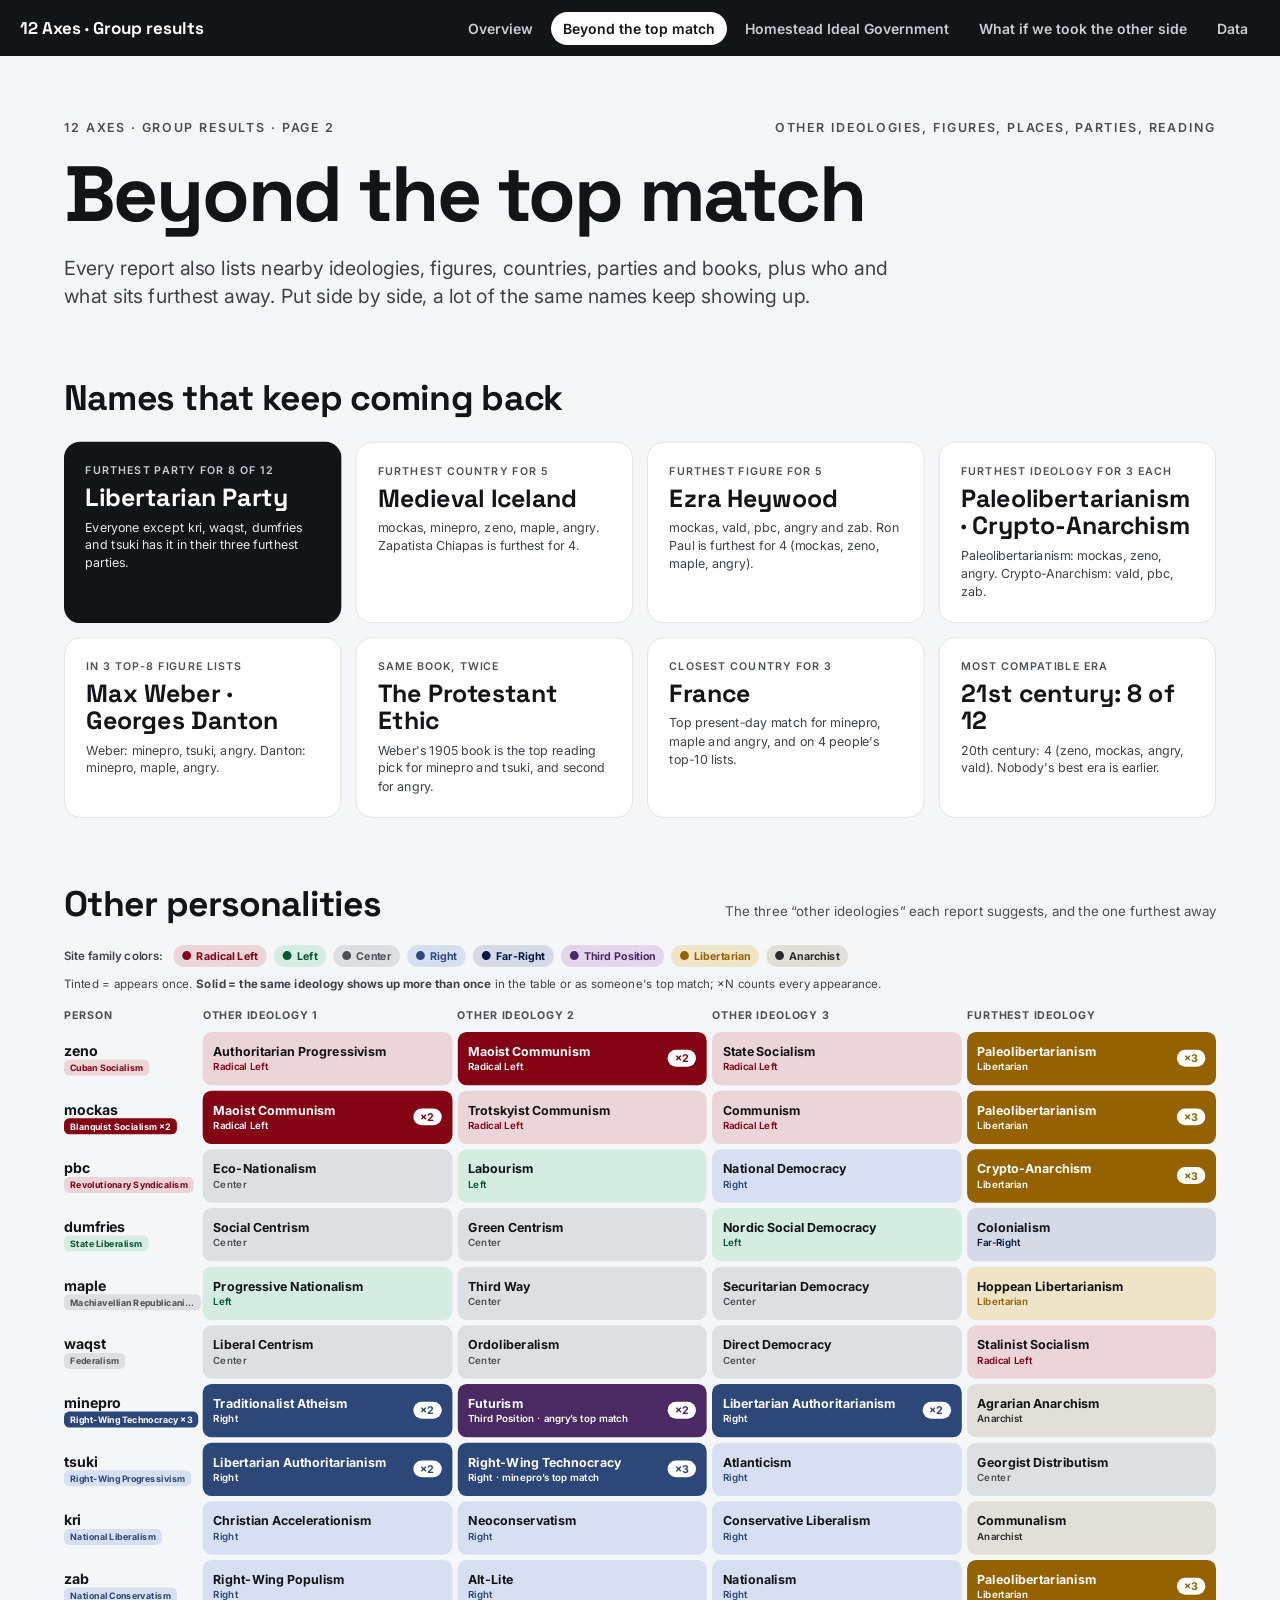
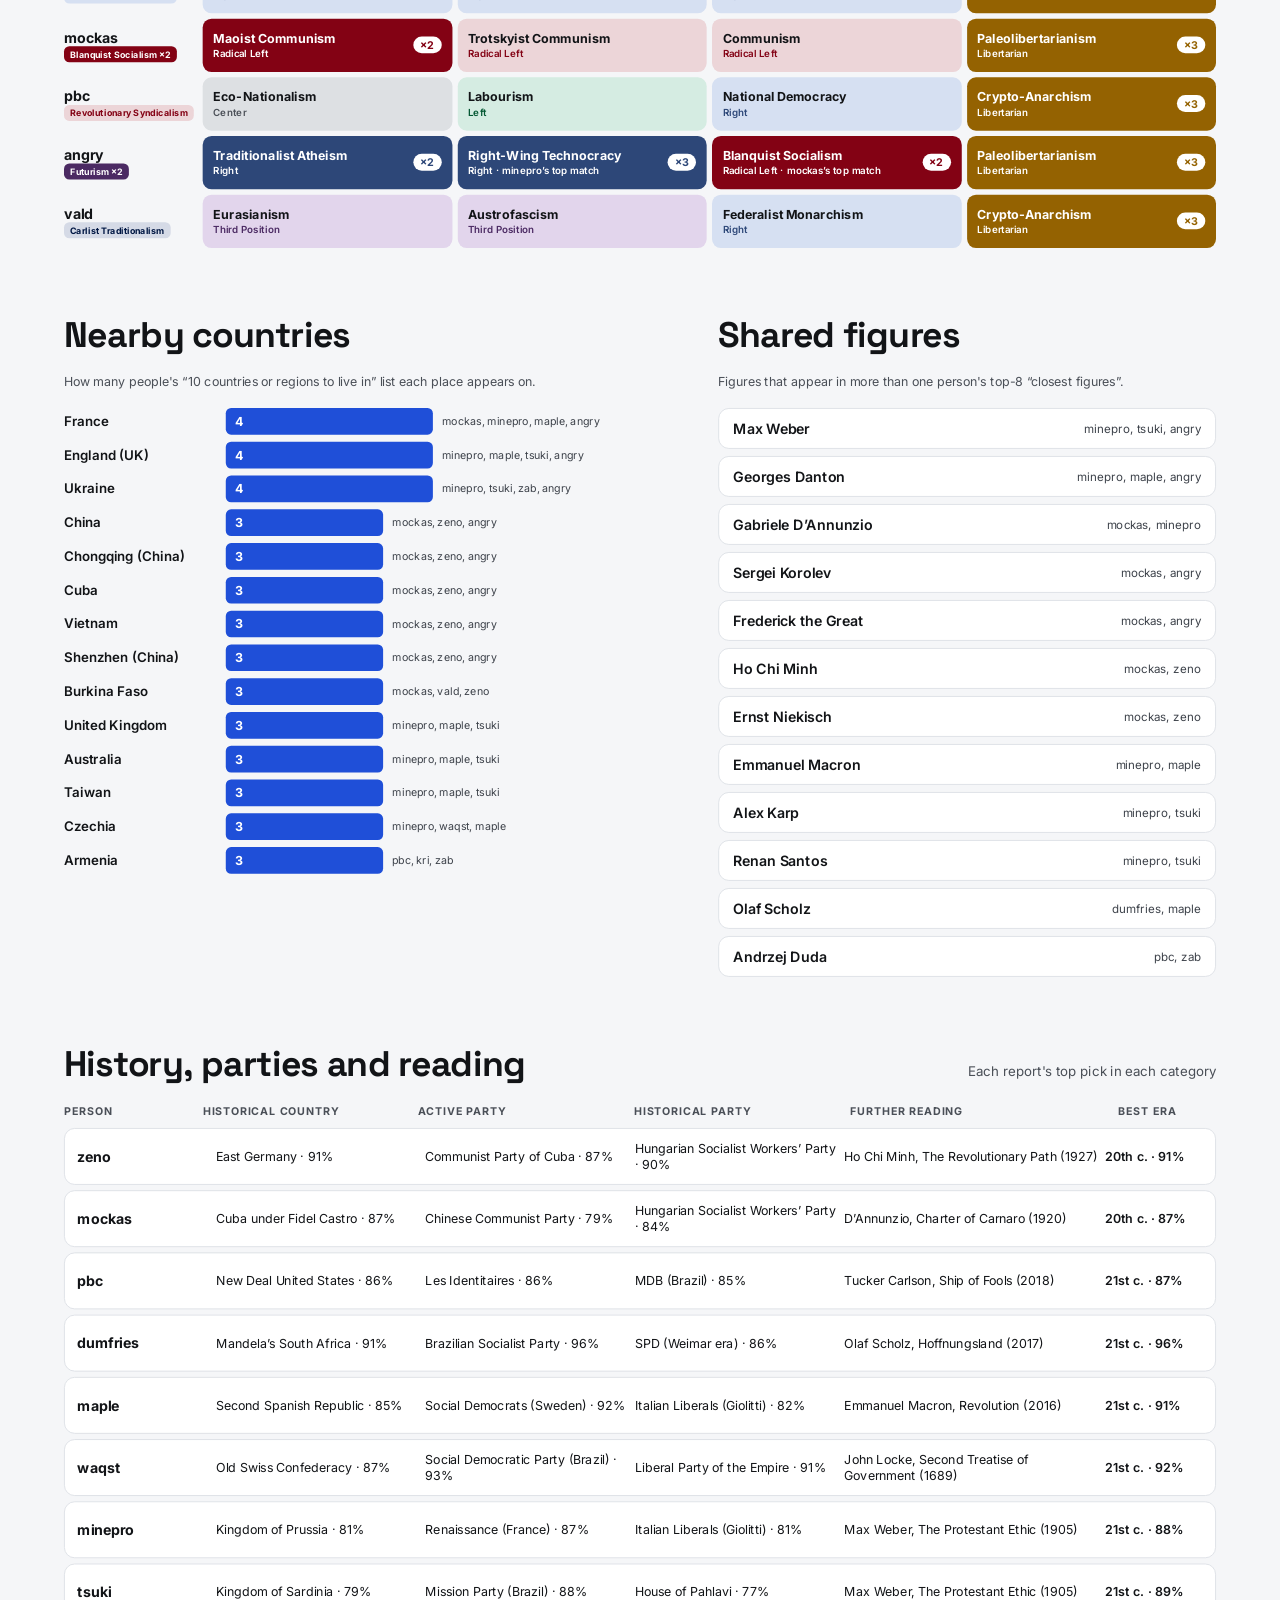
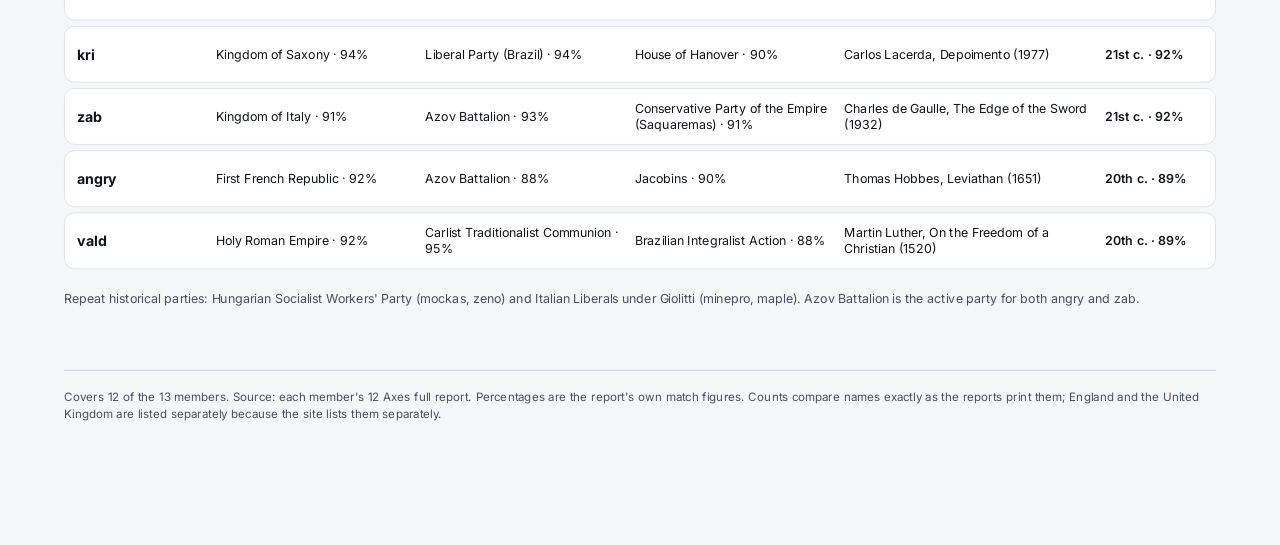
==== commit 517c2bbd: "feat: add zab and refresh Homestead with the 13-member data zab joins every page and data file. Home" ====
--- a/beyond.html
+++ b/beyond.html
@@ -43,7 +43,7 @@
     <h2 style="margin: 0; font-family: 'Space Grotesk', Inter, sans-serif; font-size: 40px; font-weight: 700; letter-spacing: -0.02em">Names that keep coming back</h2>
     <div style="display: grid; grid-template-columns: repeat(4, minmax(0, 1fr)); gap: 16px">
       <div style="background: #121417; color: #FFFFFF; border-radius: 18px; padding: 24px; display: flex; flex-direction: column; gap: 8px">
-        <span style="font-size: 12px; font-weight: 600; letter-spacing: 0.1em; text-transform: uppercase; color: #C9CDD4">Furthest party for 7 of 11</span>
+        <span style="font-size: 12px; font-weight: 600; letter-spacing: 0.1em; text-transform: uppercase; color: #C9CDD4">Furthest party for 8 of 12</span>
         <span style="font-family: 'Space Grotesk', Inter, sans-serif; font-size: 28px; font-weight: 700; line-height: 1.1">Libertarian Party</span>
         <span style="font-size: 14px; line-height: 1.45; color: #E6E8EC">Everyone except kri, waqst, dumfries and tsuki has it in their three furthest parties.</span>
       </div>
@@ -53,14 +53,14 @@
         <span style="font-size: 14px; line-height: 1.45; color: #3D424A">mockas, minepro, zeno, maple, angry. Zapatista Chiapas is furthest for 4.</span>
       </div>
       <div style="background: #FFFFFF; border: 1px solid #DDE0E5; border-radius: 18px; padding: 24px; display: flex; flex-direction: column; gap: 8px">
-        <span style="font-size: 12px; font-weight: 600; letter-spacing: 0.1em; text-transform: uppercase; color: #4A4F57">Furthest figure for 4 each</span>
-        <span style="font-family: 'Space Grotesk', Inter, sans-serif; font-size: 28px; font-weight: 700; line-height: 1.1">Ron Paul · Ezra Heywood</span>
-        <span style="font-size: 14px; line-height: 1.45; color: #3D424A">Ron Paul: mockas, zeno, maple, angry. Heywood: mockas, vald, pbc, angry.</span>
+        <span style="font-size: 12px; font-weight: 600; letter-spacing: 0.1em; text-transform: uppercase; color: #4A4F57">Furthest figure for 5</span>
+        <span style="font-family: 'Space Grotesk', Inter, sans-serif; font-size: 28px; font-weight: 700; line-height: 1.1">Ezra Heywood</span>
+        <span style="font-size: 14px; line-height: 1.45; color: #3D424A">mockas, vald, pbc, angry and zab. Ron Paul is furthest for 4 (mockas, zeno, maple, angry).</span>
       </div>
       <div style="background: #FFFFFF; border: 1px solid #DDE0E5; border-radius: 18px; padding: 24px; display: flex; flex-direction: column; gap: 8px">
-        <span style="font-size: 12px; font-weight: 600; letter-spacing: 0.1em; text-transform: uppercase; color: #4A4F57">Furthest ideology for 3</span>
-        <span style="font-family: 'Space Grotesk', Inter, sans-serif; font-size: 28px; font-weight: 700; line-height: 1.1">Paleolibertarianism</span>
-        <span style="font-size: 14px; line-height: 1.45; color: #3D424A">mockas, zeno and angry. Crypto-Anarchism is furthest for vald and pbc.</span>
+        <span style="font-size: 12px; font-weight: 600; letter-spacing: 0.1em; text-transform: uppercase; color: #4A4F57">Furthest ideology for 3 each</span>
+        <span style="font-family: 'Space Grotesk', Inter, sans-serif; font-size: 28px; font-weight: 700; line-height: 1.1">Paleolibertarianism · Crypto-Anarchism</span>
+        <span style="font-size: 14px; line-height: 1.45; color: #3D424A">Paleolibertarianism: mockas, zeno, angry. Crypto-Anarchism: vald, pbc, zab.</span>
       </div>
       <div style="background: #FFFFFF; border: 1px solid #DDE0E5; border-radius: 18px; padding: 24px; display: flex; flex-direction: column; gap: 8px">
         <span style="font-size: 12px; font-weight: 600; letter-spacing: 0.1em; text-transform: uppercase; color: #4A4F57">In 3 top-8 figure lists</span>
@@ -79,7 +79,7 @@
       </div>
       <div style="background: #FFFFFF; border: 1px solid #DDE0E5; border-radius: 18px; padding: 24px; display: flex; flex-direction: column; gap: 8px">
         <span style="font-size: 12px; font-weight: 600; letter-spacing: 0.1em; text-transform: uppercase; color: #4A4F57">Most compatible era</span>
-        <span style="font-family: 'Space Grotesk', Inter, sans-serif; font-size: 28px; font-weight: 700; line-height: 1.1">21st century: 7 of 11</span>
+        <span style="font-family: 'Space Grotesk', Inter, sans-serif; font-size: 28px; font-weight: 700; line-height: 1.1">21st century: 8 of 12</span>
         <span style="font-size: 14px; line-height: 1.45; color: #3D424A">20th century: 4 (zeno, mockas, angry, vald). Nobody's best era is earlier.</span>
       </div>
     </div>
@@ -250,7 +250,7 @@
                 <span style="font-size: 11px; font-weight: 600; color: #FFFFFF">Libertarian</span>
               </div>
               
-                <span style="flex-shrink: 0; font-size: 12px; font-weight: 700; color: #946201; background: #FFFFFF; border-radius: 999px; padding: 2px 8px">×2</span>
+                <span style="flex-shrink: 0; font-size: 12px; font-weight: 700; color: #946201; background: #FFFFFF; border-radius: 999px; padding: 2px 8px">×3</span>
               
             </div>
           
@@ -508,6 +508,134 @@
       
         <div style="display: grid; grid-template-columns: 150px repeat(4, minmax(0, 1fr)); gap: 6px">
           <div style="display: flex; flex-direction: column; justify-content: center; height: 60px">
+            <span style="font-size: 16px; font-weight: 700">zab</span>
+            <span style="align-self: flex-start; max-width: 140px; font-size: 10px; font-weight: 700; line-height: 1.2; padding: 3px 7px; border-radius: 6px; background: #D6E0F2; color: #2D4778; white-space: nowrap; overflow: hidden; text-overflow: ellipsis">National Conservatism</span>
+          </div>
+          
+            <div style="height: 60px; box-sizing: border-box; border-radius: 10px; padding: 8px 12px; background: #D6E0F2; display: flex; align-items: center; justify-content: space-between; gap: 8px">
+              <div style="display: flex; flex-direction: column; gap: 2px; min-width: 0">
+                <span style="font-size: 14px; font-weight: 700; line-height: 1.2; color: #121417">Right-Wing Populism</span>
+                <span style="font-size: 11px; font-weight: 600; color: #2D4778">Right</span>
+              </div>
+              
+            </div>
+          
+            <div style="height: 60px; box-sizing: border-box; border-radius: 10px; padding: 8px 12px; background: #D6E0F2; display: flex; align-items: center; justify-content: space-between; gap: 8px">
+              <div style="display: flex; flex-direction: column; gap: 2px; min-width: 0">
+                <span style="font-size: 14px; font-weight: 700; line-height: 1.2; color: #121417">Alt-Lite</span>
+                <span style="font-size: 11px; font-weight: 600; color: #2D4778">Right</span>
+              </div>
+              
+            </div>
+          
+            <div style="height: 60px; box-sizing: border-box; border-radius: 10px; padding: 8px 12px; background: #D6E0F2; display: flex; align-items: center; justify-content: space-between; gap: 8px">
+              <div style="display: flex; flex-direction: column; gap: 2px; min-width: 0">
+                <span style="font-size: 14px; font-weight: 700; line-height: 1.2; color: #121417">Nationalism</span>
+                <span style="font-size: 11px; font-weight: 600; color: #2D4778">Right</span>
+              </div>
+              
+            </div>
+          
+            <div style="height: 60px; box-sizing: border-box; border-radius: 10px; padding: 8px 12px; background: #946201; display: flex; align-items: center; justify-content: space-between; gap: 8px">
+              <div style="display: flex; flex-direction: column; gap: 2px; min-width: 0">
+                <span style="font-size: 14px; font-weight: 700; line-height: 1.2; color: #FFFFFF">Paleolibertarianism</span>
+                <span style="font-size: 11px; font-weight: 600; color: #FFFFFF">Libertarian</span>
+              </div>
+              
+                <span style="flex-shrink: 0; font-size: 12px; font-weight: 700; color: #946201; background: #FFFFFF; border-radius: 999px; padding: 2px 8px">×3</span>
+              
+            </div>
+          
+        </div>
+      
+        <div style="display: grid; grid-template-columns: 150px repeat(4, minmax(0, 1fr)); gap: 6px">
+          <div style="display: flex; flex-direction: column; justify-content: center; height: 60px">
+            <span style="font-size: 16px; font-weight: 700">mockas</span>
+            <span style="align-self: flex-start; max-width: 140px; font-size: 10px; font-weight: 700; line-height: 1.2; padding: 3px 7px; border-radius: 6px; background: #830214; color: #FFFFFF; white-space: nowrap; overflow: hidden; text-overflow: ellipsis">Blanquist Socialism  ×2</span>
+          </div>
+          
+            <div style="height: 60px; box-sizing: border-box; border-radius: 10px; padding: 8px 12px; background: #830214; display: flex; align-items: center; justify-content: space-between; gap: 8px">
+              <div style="display: flex; flex-direction: column; gap: 2px; min-width: 0">
+                <span style="font-size: 14px; font-weight: 700; line-height: 1.2; color: #FFFFFF">Maoist Communism</span>
+                <span style="font-size: 11px; font-weight: 600; color: #FFFFFF">Radical Left</span>
+              </div>
+              
+                <span style="flex-shrink: 0; font-size: 12px; font-weight: 700; color: #830214; background: #FFFFFF; border-radius: 999px; padding: 2px 8px">×2</span>
+              
+            </div>
+          
+            <div style="height: 60px; box-sizing: border-box; border-radius: 10px; padding: 8px 12px; background: #ECD5D8; display: flex; align-items: center; justify-content: space-between; gap: 8px">
+              <div style="display: flex; flex-direction: column; gap: 2px; min-width: 0">
+                <span style="font-size: 14px; font-weight: 700; line-height: 1.2; color: #121417">Trotskyist Communism</span>
+                <span style="font-size: 11px; font-weight: 600; color: #830214">Radical Left</span>
+              </div>
+              
+            </div>
+          
+            <div style="height: 60px; box-sizing: border-box; border-radius: 10px; padding: 8px 12px; background: #ECD5D8; display: flex; align-items: center; justify-content: space-between; gap: 8px">
+              <div style="display: flex; flex-direction: column; gap: 2px; min-width: 0">
+                <span style="font-size: 14px; font-weight: 700; line-height: 1.2; color: #121417">Communism</span>
+                <span style="font-size: 11px; font-weight: 600; color: #830214">Radical Left</span>
+              </div>
+              
+            </div>
+          
+            <div style="height: 60px; box-sizing: border-box; border-radius: 10px; padding: 8px 12px; background: #946201; display: flex; align-items: center; justify-content: space-between; gap: 8px">
+              <div style="display: flex; flex-direction: column; gap: 2px; min-width: 0">
+                <span style="font-size: 14px; font-weight: 700; line-height: 1.2; color: #FFFFFF">Paleolibertarianism</span>
+                <span style="font-size: 11px; font-weight: 600; color: #FFFFFF">Libertarian</span>
+              </div>
+              
+                <span style="flex-shrink: 0; font-size: 12px; font-weight: 700; color: #946201; background: #FFFFFF; border-radius: 999px; padding: 2px 8px">×3</span>
+              
+            </div>
+          
+        </div>
+      
+        <div style="display: grid; grid-template-columns: 150px repeat(4, minmax(0, 1fr)); gap: 6px">
+          <div style="display: flex; flex-direction: column; justify-content: center; height: 60px">
+            <span style="font-size: 16px; font-weight: 700">pbc</span>
+            <span style="align-self: flex-start; max-width: 140px; font-size: 10px; font-weight: 700; line-height: 1.2; padding: 3px 7px; border-radius: 6px; background: #ECD5D8; color: #830214; white-space: nowrap; overflow: hidden; text-overflow: ellipsis">Revolutionary Syndicalism</span>
+          </div>
+          
+            <div style="height: 60px; box-sizing: border-box; border-radius: 10px; padding: 8px 12px; background: #DDE0E3; display: flex; align-items: center; justify-content: space-between; gap: 8px">
+              <div style="display: flex; flex-direction: column; gap: 2px; min-width: 0">
+                <span style="font-size: 14px; font-weight: 700; line-height: 1.2; color: #121417">Eco-Nationalism</span>
+                <span style="font-size: 11px; font-weight: 600; color: #4B5058">Center</span>
+              </div>
+              
+            </div>
+          
+            <div style="height: 60px; box-sizing: border-box; border-radius: 10px; padding: 8px 12px; background: #D5ECE2; display: flex; align-items: center; justify-content: space-between; gap: 8px">
+              <div style="display: flex; flex-direction: column; gap: 2px; min-width: 0">
+                <span style="font-size: 14px; font-weight: 700; line-height: 1.2; color: #121417">Labourism</span>
+                <span style="font-size: 11px; font-weight: 600; color: #035732">Left</span>
+              </div>
+              
+            </div>
+          
+            <div style="height: 60px; box-sizing: border-box; border-radius: 10px; padding: 8px 12px; background: #D6E0F2; display: flex; align-items: center; justify-content: space-between; gap: 8px">
+              <div style="display: flex; flex-direction: column; gap: 2px; min-width: 0">
+                <span style="font-size: 14px; font-weight: 700; line-height: 1.2; color: #121417">National Democracy</span>
+                <span style="font-size: 11px; font-weight: 600; color: #2D4778">Right</span>
+              </div>
+              
+            </div>
+          
+            <div style="height: 60px; box-sizing: border-box; border-radius: 10px; padding: 8px 12px; background: #946201; display: flex; align-items: center; justify-content: space-between; gap: 8px">
+              <div style="display: flex; flex-direction: column; gap: 2px; min-width: 0">
+                <span style="font-size: 14px; font-weight: 700; line-height: 1.2; color: #FFFFFF">Crypto-Anarchism</span>
+                <span style="font-size: 11px; font-weight: 600; color: #FFFFFF">Libertarian</span>
+              </div>
+              
+                <span style="flex-shrink: 0; font-size: 12px; font-weight: 700; color: #946201; background: #FFFFFF; border-radius: 999px; padding: 2px 8px">×3</span>
+              
+            </div>
+          
+        </div>
+      
+        <div style="display: grid; grid-template-columns: 150px repeat(4, minmax(0, 1fr)); gap: 6px">
+          <div style="display: flex; flex-direction: column; justify-content: center; height: 60px">
             <span style="font-size: 16px; font-weight: 700">angry</span>
             <span style="align-self: flex-start; max-width: 140px; font-size: 10px; font-weight: 700; line-height: 1.2; padding: 3px 7px; border-radius: 6px; background: #4B2A63; color: #FFFFFF; white-space: nowrap; overflow: hidden; text-overflow: ellipsis">Futurism  ×2</span>
           </div>
@@ -590,7 +718,7 @@
                 <span style="font-size: 11px; font-weight: 600; color: #FFFFFF">Libertarian</span>
               </div>
               
-                <span style="flex-shrink: 0; font-size: 12px; font-weight: 700; color: #946201; background: #FFFFFF; border-radius: 999px; padding: 2px 8px">×2</span>
+                <span style="flex-shrink: 0; font-size: 12px; font-weight: 700; color: #946201; background: #FFFFFF; border-radius: 999px; padding: 2px 8px">×3</span>
               
             </div>
           
@@ -626,6 +754,16 @@
           </div>
         
           <div style="display: grid; grid-template-columns: 170px minmax(0, 1fr); gap: 12px; align-items: center">
+            <span style="font-size: 15px; font-weight: 600">Ukraine</span>
+            <div style="display: flex; align-items: center; gap: 10px">
+              <div style="height: 30px; width: 46%; border-radius: 6px; background: #1F4FD8; display: flex; align-items: center; padding-left: 10px; box-sizing: border-box">
+                <span style="font-size: 14px; font-weight: 700; color: #FFFFFF">4</span>
+              </div>
+              <span style="font-size: 12px; color: #3D424A; white-space: nowrap">minepro, tsuki, zab, angry</span>
+            </div>
+          </div>
+        
+          <div style="display: grid; grid-template-columns: 170px minmax(0, 1fr); gap: 12px; align-items: center">
             <span style="font-size: 15px; font-weight: 600">China</span>
             <div style="display: flex; align-items: center; gap: 10px">
               <div style="height: 30px; width: 35%; border-radius: 6px; background: #1F4FD8; display: flex; align-items: center; padding-left: 10px; box-sizing: border-box">
@@ -726,12 +864,12 @@
           </div>
         
           <div style="display: grid; grid-template-columns: 170px minmax(0, 1fr); gap: 12px; align-items: center">
-            <span style="font-size: 15px; font-weight: 600">Ukraine</span>
+            <span style="font-size: 15px; font-weight: 600">Armenia</span>
             <div style="display: flex; align-items: center; gap: 10px">
               <div style="height: 30px; width: 35%; border-radius: 6px; background: #1F4FD8; display: flex; align-items: center; padding-left: 10px; box-sizing: border-box">
                 <span style="font-size: 14px; font-weight: 700; color: #FFFFFF">3</span>
               </div>
-              <span style="font-size: 12px; color: #3D424A; white-space: nowrap">minepro, tsuki, angry</span>
+              <span style="font-size: 12px; color: #3D424A; white-space: nowrap">pbc, kri, zab</span>
             </div>
           </div>
         
@@ -796,6 +934,11 @@
           <div style="background: #FFFFFF; border: 1px solid #DDE0E5; border-radius: 12px; padding: 12px 16px; display: flex; justify-content: space-between; align-items: center; gap: 12px">
             <span style="font-size: 16px; font-weight: 600">Olaf Scholz</span>
             <span style="font-size: 13px; color: #3D424A; text-align: right">dumfries, maple</span>
+          </div>
+        
+          <div style="background: #FFFFFF; border: 1px solid #DDE0E5; border-radius: 12px; padding: 12px 16px; display: flex; justify-content: space-between; align-items: center; gap: 12px">
+            <span style="font-size: 16px; font-weight: 600">Andrzej Duda</span>
+            <span style="font-size: 13px; color: #3D424A; text-align: right">pbc, zab</span>
           </div>
         
       </div>
@@ -894,6 +1037,15 @@
         </div>
       
         <div style="display: grid; grid-template-columns: 150px 1fr 1fr 1fr 1.25fr 110px; gap: 6px; background: #FFFFFF; border: 1px solid #DDE0E5; border-radius: 12px; padding: 10px 14px; box-sizing: border-box; align-items: center; min-height: 64px">
+          <span style="font-size: 16px; font-weight: 700">zab</span>
+          <span style="font-size: 14px; line-height: 1.3">Kingdom of Italy · 91%</span>
+          <span style="font-size: 14px; line-height: 1.3">Azov Battalion · 93%</span>
+          <span style="font-size: 14px; line-height: 1.3">Conservative Party of the Empire (Saquaremas) · 91%</span>
+          <span style="font-size: 14px; line-height: 1.3">Charles de Gaulle, The Edge of the Sword (1932)</span>
+          <span style="font-size: 14px; font-weight: 600">21st c. · 92%</span>
+        </div>
+      
+        <div style="display: grid; grid-template-columns: 150px 1fr 1fr 1fr 1.25fr 110px; gap: 6px; background: #FFFFFF; border: 1px solid #DDE0E5; border-radius: 12px; padding: 10px 14px; box-sizing: border-box; align-items: center; min-height: 64px">
           <span style="font-size: 16px; font-weight: 700">angry</span>
           <span style="font-size: 14px; line-height: 1.3">First French Republic · 92%</span>
           <span style="font-size: 14px; line-height: 1.3">Azov Battalion · 88%</span>
@@ -912,11 +1064,11 @@
         </div>
       
     </div>
-    <p style="margin: 4px 0 0; font-size: 14px; color: #4A4F57">Repeat historical parties: Hungarian Socialist Workers' Party (mockas, zeno) and Italian Liberals under Giolitti (minepro, maple).</p>
+    <p style="margin: 4px 0 0; font-size: 14px; color: #4A4F57">Repeat historical parties: Hungarian Socialist Workers' Party (mockas, zeno) and Italian Liberals under Giolitti (minepro, maple). Azov Battalion is the active party for both angry and zab.</p>
   </section>
 
   <footer style="border-top: 1px solid #C9CDD4; padding-top: 20px; font-size: 13px; line-height: 1.5; color: #4A4F57">
-    Covers 11 of the 12 members. Source: each member's 12 Axes full report. Percentages are the report's own match figures. Counts compare names exactly as the reports print them; England and the United Kingdom are listed separately because the site lists them separately.
+    Covers 12 of the 13 members. Source: each member's 12 Axes full report. Percentages are the report's own match figures. Counts compare names exactly as the reports print them; England and the United Kingdom are listed separately because the site lists them separately.
   </footer>
 </div>
 </div></main>
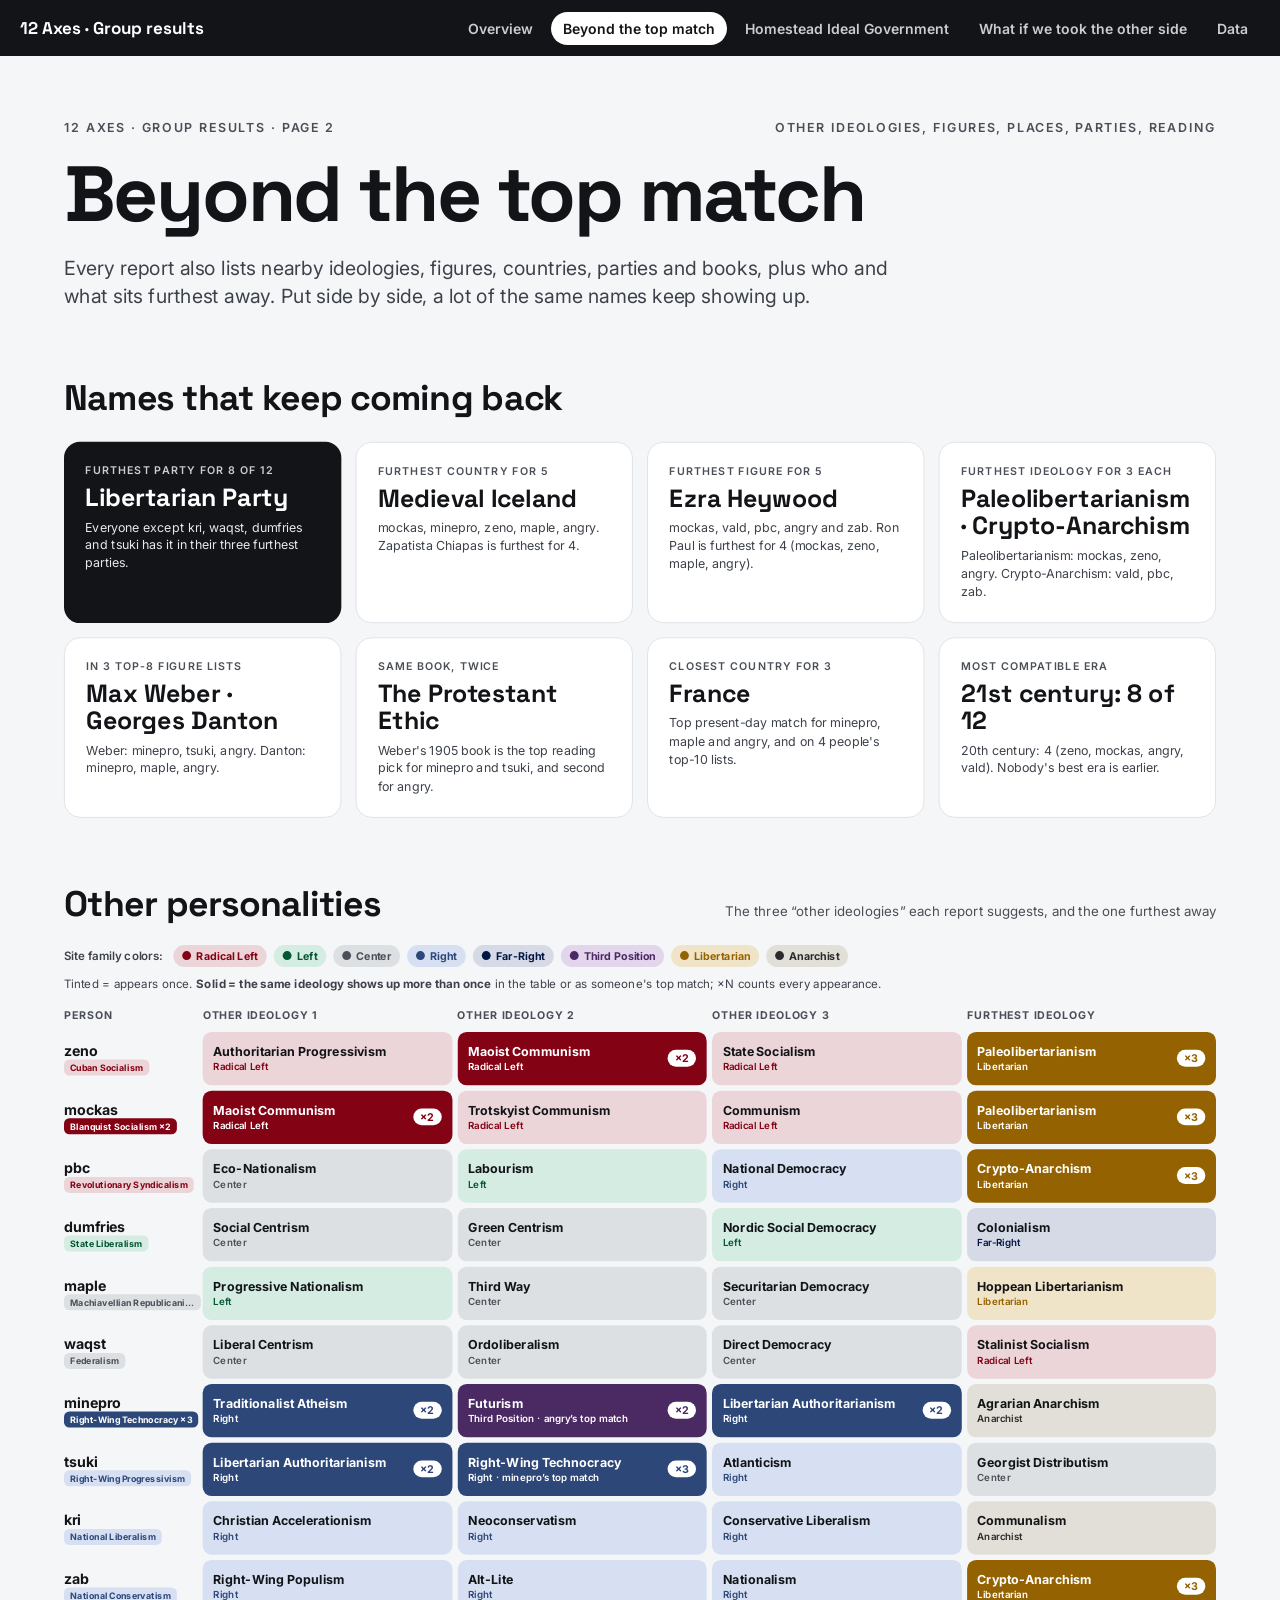
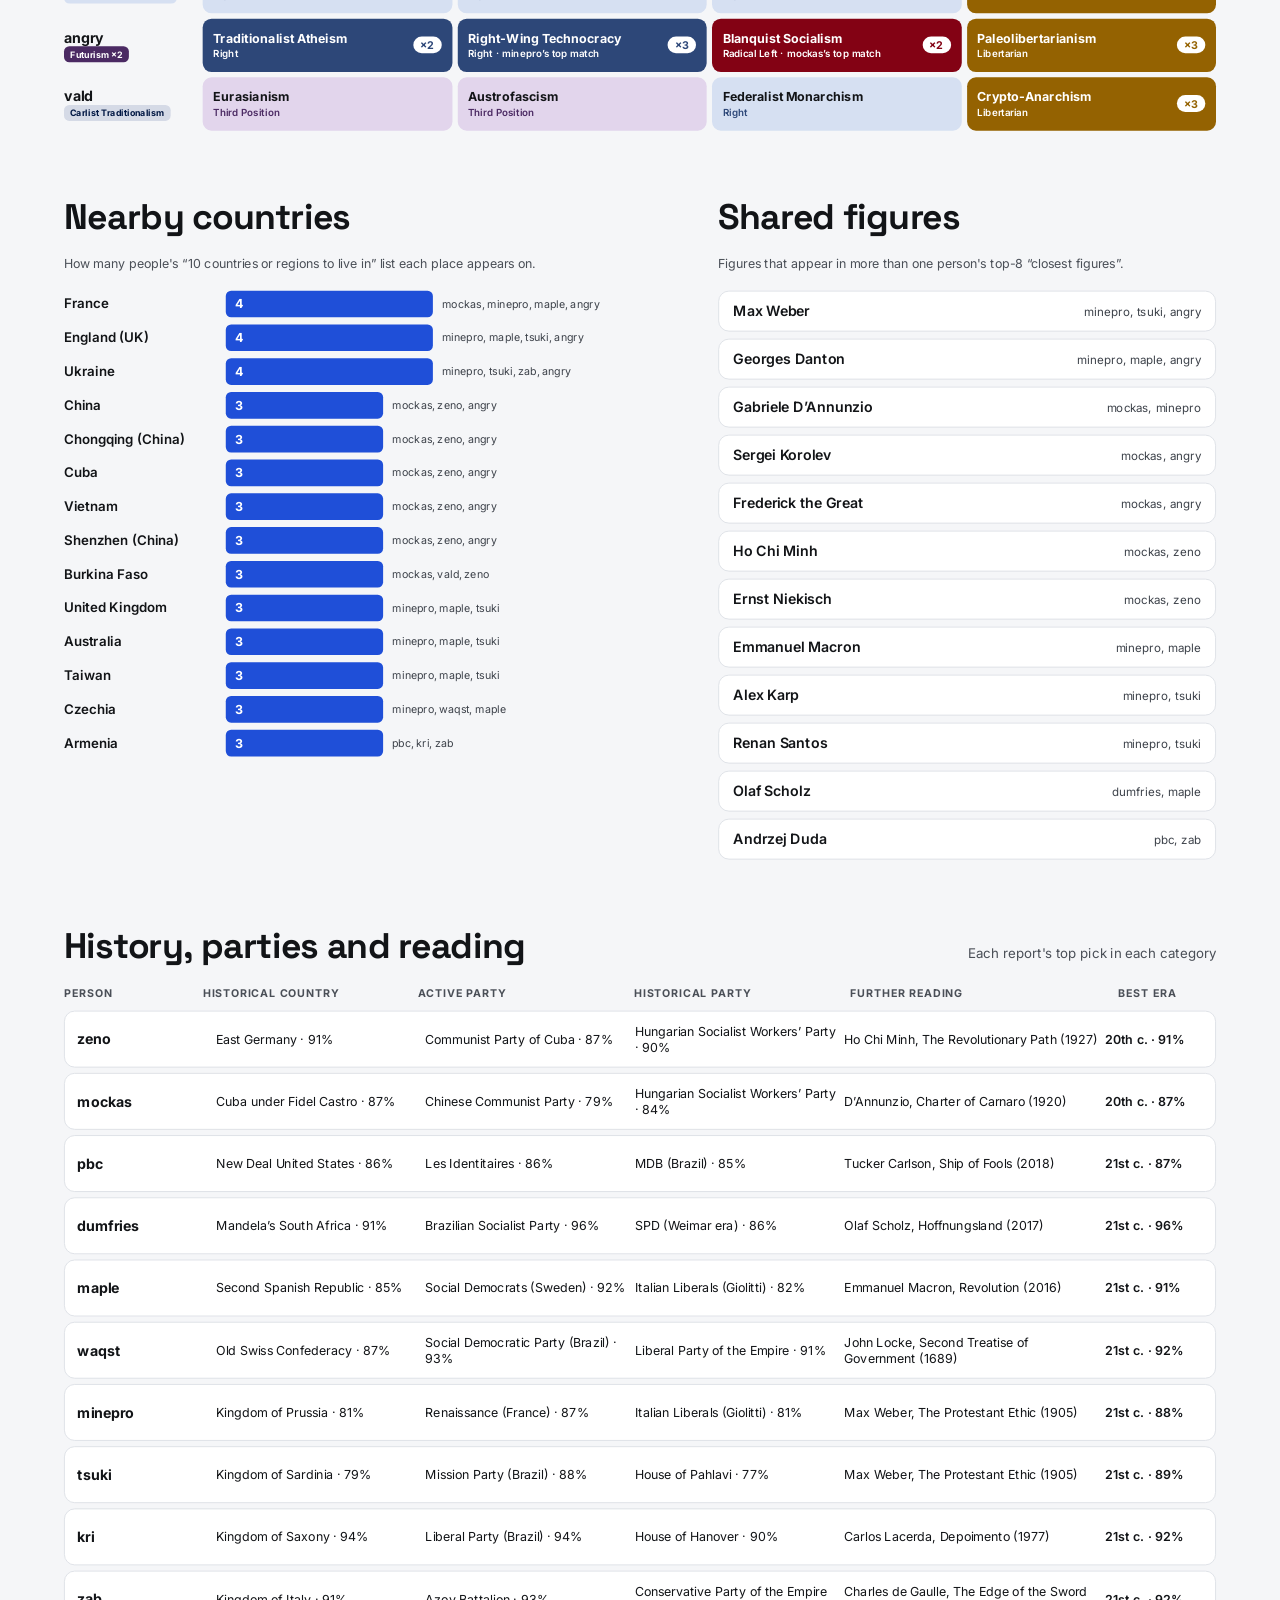
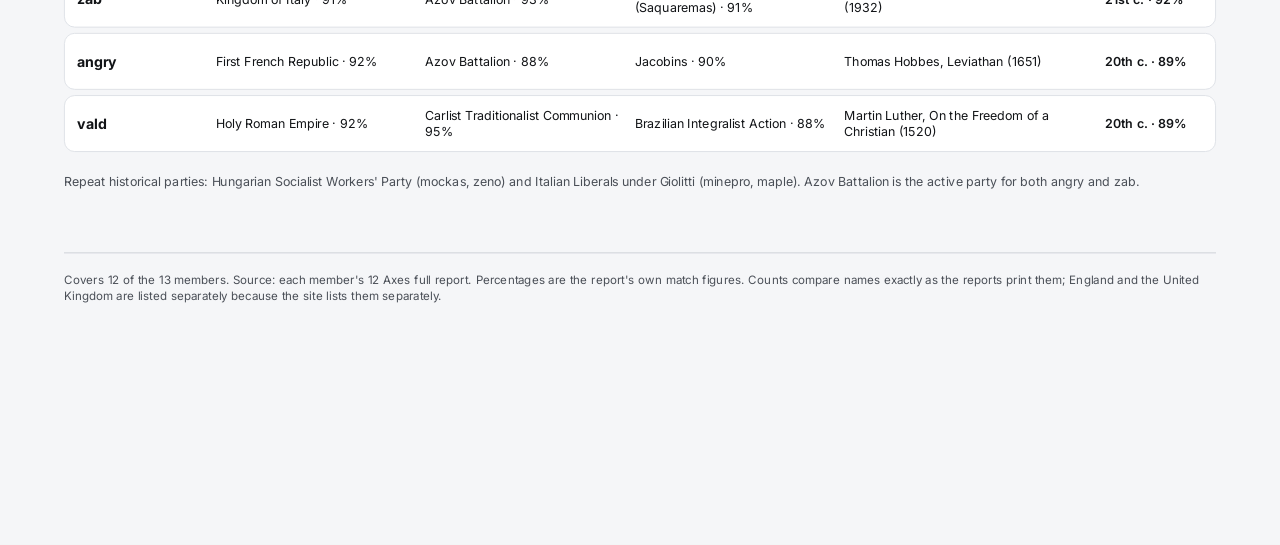
==== commit b0c49389: "fix: zab row duplication, stale Other Homestead trios, mobile chart labels Co-Authored-By: Claude Op" ====
--- a/beyond.html
+++ b/beyond.html
@@ -538,92 +538,6 @@
           
             <div style="height: 60px; box-sizing: border-box; border-radius: 10px; padding: 8px 12px; background: #946201; display: flex; align-items: center; justify-content: space-between; gap: 8px">
               <div style="display: flex; flex-direction: column; gap: 2px; min-width: 0">
-                <span style="font-size: 14px; font-weight: 700; line-height: 1.2; color: #FFFFFF">Paleolibertarianism</span>
-                <span style="font-size: 11px; font-weight: 600; color: #FFFFFF">Libertarian</span>
-              </div>
-              
-                <span style="flex-shrink: 0; font-size: 12px; font-weight: 700; color: #946201; background: #FFFFFF; border-radius: 999px; padding: 2px 8px">×3</span>
-              
-            </div>
-          
-        </div>
-      
-        <div style="display: grid; grid-template-columns: 150px repeat(4, minmax(0, 1fr)); gap: 6px">
-          <div style="display: flex; flex-direction: column; justify-content: center; height: 60px">
-            <span style="font-size: 16px; font-weight: 700">mockas</span>
-            <span style="align-self: flex-start; max-width: 140px; font-size: 10px; font-weight: 700; line-height: 1.2; padding: 3px 7px; border-radius: 6px; background: #830214; color: #FFFFFF; white-space: nowrap; overflow: hidden; text-overflow: ellipsis">Blanquist Socialism  ×2</span>
-          </div>
-          
-            <div style="height: 60px; box-sizing: border-box; border-radius: 10px; padding: 8px 12px; background: #830214; display: flex; align-items: center; justify-content: space-between; gap: 8px">
-              <div style="display: flex; flex-direction: column; gap: 2px; min-width: 0">
-                <span style="font-size: 14px; font-weight: 700; line-height: 1.2; color: #FFFFFF">Maoist Communism</span>
-                <span style="font-size: 11px; font-weight: 600; color: #FFFFFF">Radical Left</span>
-              </div>
-              
-                <span style="flex-shrink: 0; font-size: 12px; font-weight: 700; color: #830214; background: #FFFFFF; border-radius: 999px; padding: 2px 8px">×2</span>
-              
-            </div>
-          
-            <div style="height: 60px; box-sizing: border-box; border-radius: 10px; padding: 8px 12px; background: #ECD5D8; display: flex; align-items: center; justify-content: space-between; gap: 8px">
-              <div style="display: flex; flex-direction: column; gap: 2px; min-width: 0">
-                <span style="font-size: 14px; font-weight: 700; line-height: 1.2; color: #121417">Trotskyist Communism</span>
-                <span style="font-size: 11px; font-weight: 600; color: #830214">Radical Left</span>
-              </div>
-              
-            </div>
-          
-            <div style="height: 60px; box-sizing: border-box; border-radius: 10px; padding: 8px 12px; background: #ECD5D8; display: flex; align-items: center; justify-content: space-between; gap: 8px">
-              <div style="display: flex; flex-direction: column; gap: 2px; min-width: 0">
-                <span style="font-size: 14px; font-weight: 700; line-height: 1.2; color: #121417">Communism</span>
-                <span style="font-size: 11px; font-weight: 600; color: #830214">Radical Left</span>
-              </div>
-              
-            </div>
-          
-            <div style="height: 60px; box-sizing: border-box; border-radius: 10px; padding: 8px 12px; background: #946201; display: flex; align-items: center; justify-content: space-between; gap: 8px">
-              <div style="display: flex; flex-direction: column; gap: 2px; min-width: 0">
-                <span style="font-size: 14px; font-weight: 700; line-height: 1.2; color: #FFFFFF">Paleolibertarianism</span>
-                <span style="font-size: 11px; font-weight: 600; color: #FFFFFF">Libertarian</span>
-              </div>
-              
-                <span style="flex-shrink: 0; font-size: 12px; font-weight: 700; color: #946201; background: #FFFFFF; border-radius: 999px; padding: 2px 8px">×3</span>
-              
-            </div>
-          
-        </div>
-      
-        <div style="display: grid; grid-template-columns: 150px repeat(4, minmax(0, 1fr)); gap: 6px">
-          <div style="display: flex; flex-direction: column; justify-content: center; height: 60px">
-            <span style="font-size: 16px; font-weight: 700">pbc</span>
-            <span style="align-self: flex-start; max-width: 140px; font-size: 10px; font-weight: 700; line-height: 1.2; padding: 3px 7px; border-radius: 6px; background: #ECD5D8; color: #830214; white-space: nowrap; overflow: hidden; text-overflow: ellipsis">Revolutionary Syndicalism</span>
-          </div>
-          
-            <div style="height: 60px; box-sizing: border-box; border-radius: 10px; padding: 8px 12px; background: #DDE0E3; display: flex; align-items: center; justify-content: space-between; gap: 8px">
-              <div style="display: flex; flex-direction: column; gap: 2px; min-width: 0">
-                <span style="font-size: 14px; font-weight: 700; line-height: 1.2; color: #121417">Eco-Nationalism</span>
-                <span style="font-size: 11px; font-weight: 600; color: #4B5058">Center</span>
-              </div>
-              
-            </div>
-          
-            <div style="height: 60px; box-sizing: border-box; border-radius: 10px; padding: 8px 12px; background: #D5ECE2; display: flex; align-items: center; justify-content: space-between; gap: 8px">
-              <div style="display: flex; flex-direction: column; gap: 2px; min-width: 0">
-                <span style="font-size: 14px; font-weight: 700; line-height: 1.2; color: #121417">Labourism</span>
-                <span style="font-size: 11px; font-weight: 600; color: #035732">Left</span>
-              </div>
-              
-            </div>
-          
-            <div style="height: 60px; box-sizing: border-box; border-radius: 10px; padding: 8px 12px; background: #D6E0F2; display: flex; align-items: center; justify-content: space-between; gap: 8px">
-              <div style="display: flex; flex-direction: column; gap: 2px; min-width: 0">
-                <span style="font-size: 14px; font-weight: 700; line-height: 1.2; color: #121417">National Democracy</span>
-                <span style="font-size: 11px; font-weight: 600; color: #2D4778">Right</span>
-              </div>
-              
-            </div>
-          
-            <div style="height: 60px; box-sizing: border-box; border-radius: 10px; padding: 8px 12px; background: #946201; display: flex; align-items: center; justify-content: space-between; gap: 8px">
-              <div style="display: flex; flex-direction: column; gap: 2px; min-width: 0">
                 <span style="font-size: 14px; font-weight: 700; line-height: 1.2; color: #FFFFFF">Crypto-Anarchism</span>
                 <span style="font-size: 11px; font-weight: 600; color: #FFFFFF">Libertarian</span>
               </div>
--- a/mobile.css
+++ b/mobile.css
@@ -16,7 +16,7 @@
   /* Rows of side-by-side items wrap instead of running off screen. */
   #stage [style*="display: flex"]:not([style*="flex-direction: column"]):not([style*="; height:"]){flex-wrap:wrap;row-gap:8px}
   #stage [style*="gap: 32px"],#stage [style*="gap: 40px"],#stage [style*="gap: 48px"],#stage [style*="gap: 56px"]{column-gap:16px!important}
-  #stage [style*="text-align: right"]:not(span:only-child){text-align:left!important}
+  #stage [style*="text-align: right"]:not(span:only-child):not([style*="position: absolute"]){text-align:left!important}
 
   /* Type scale */
   #stage h1{font-size:40px!important;line-height:1.02!important}
